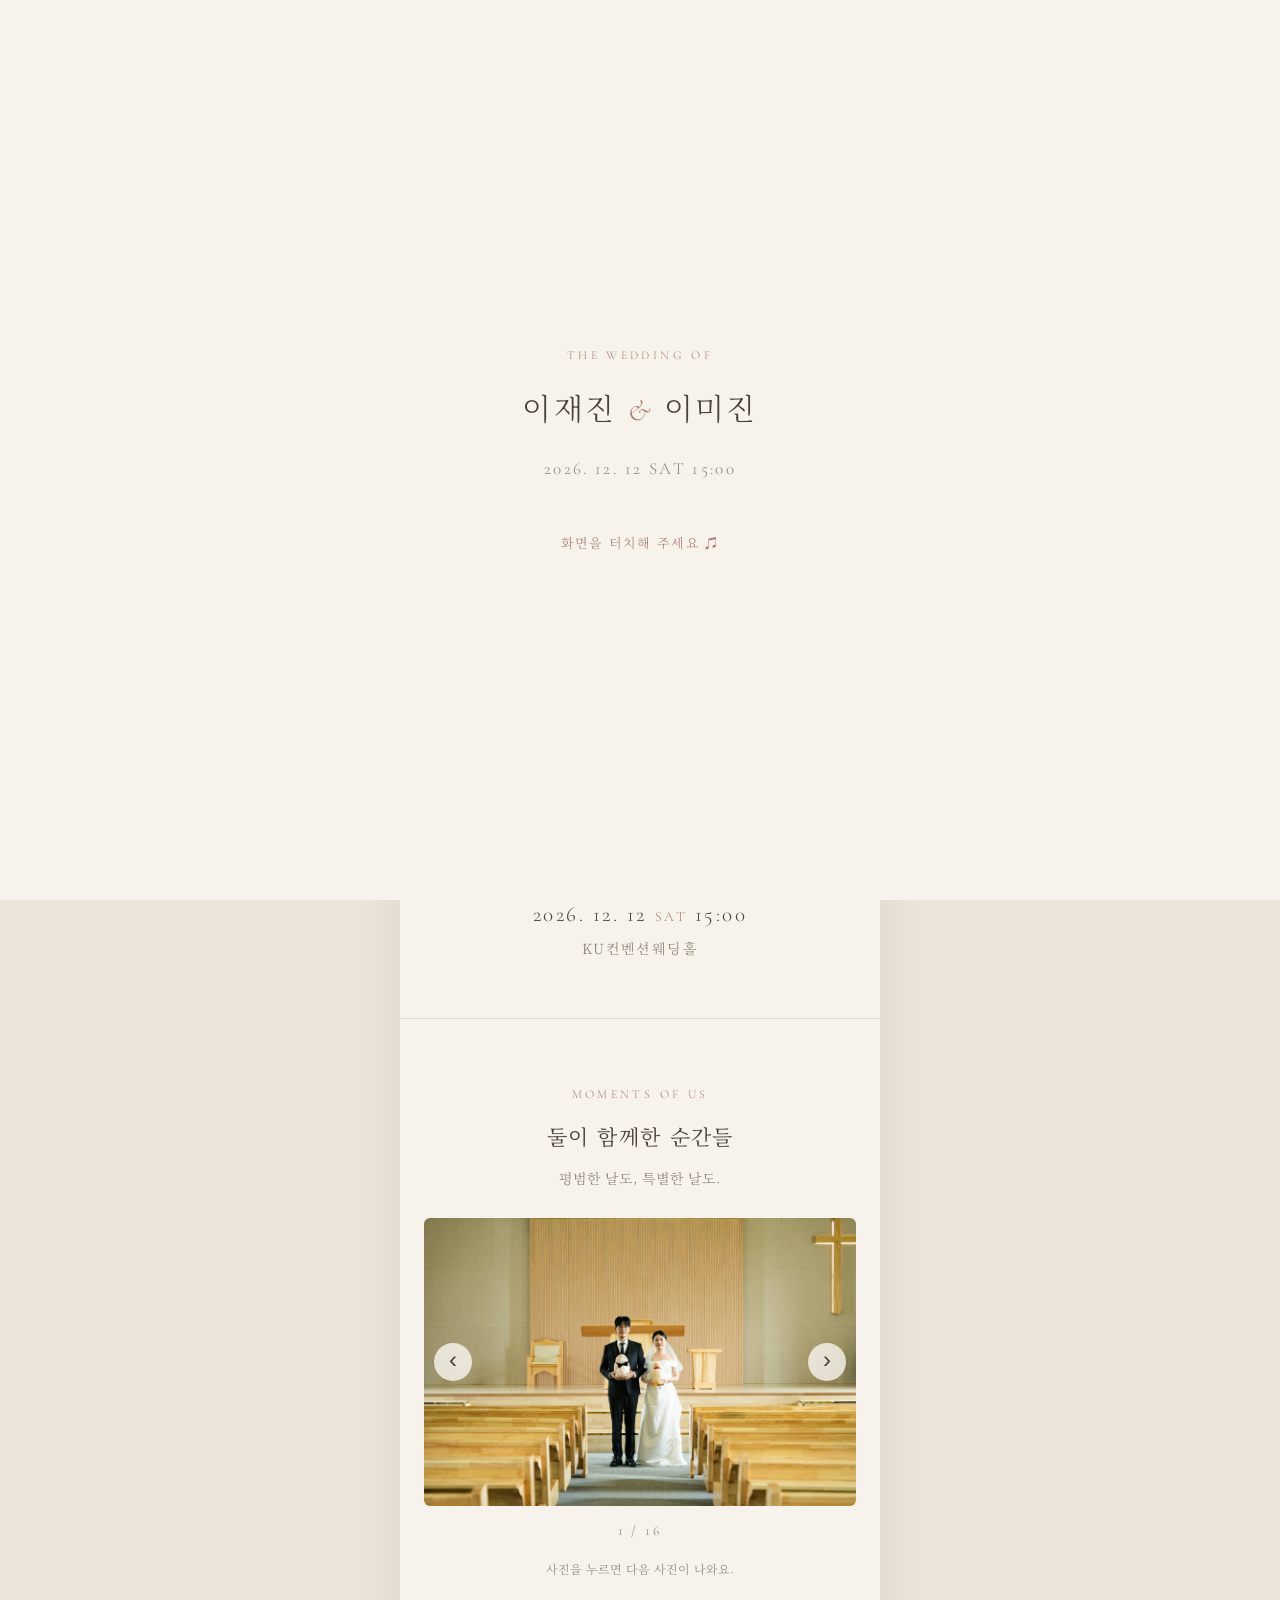
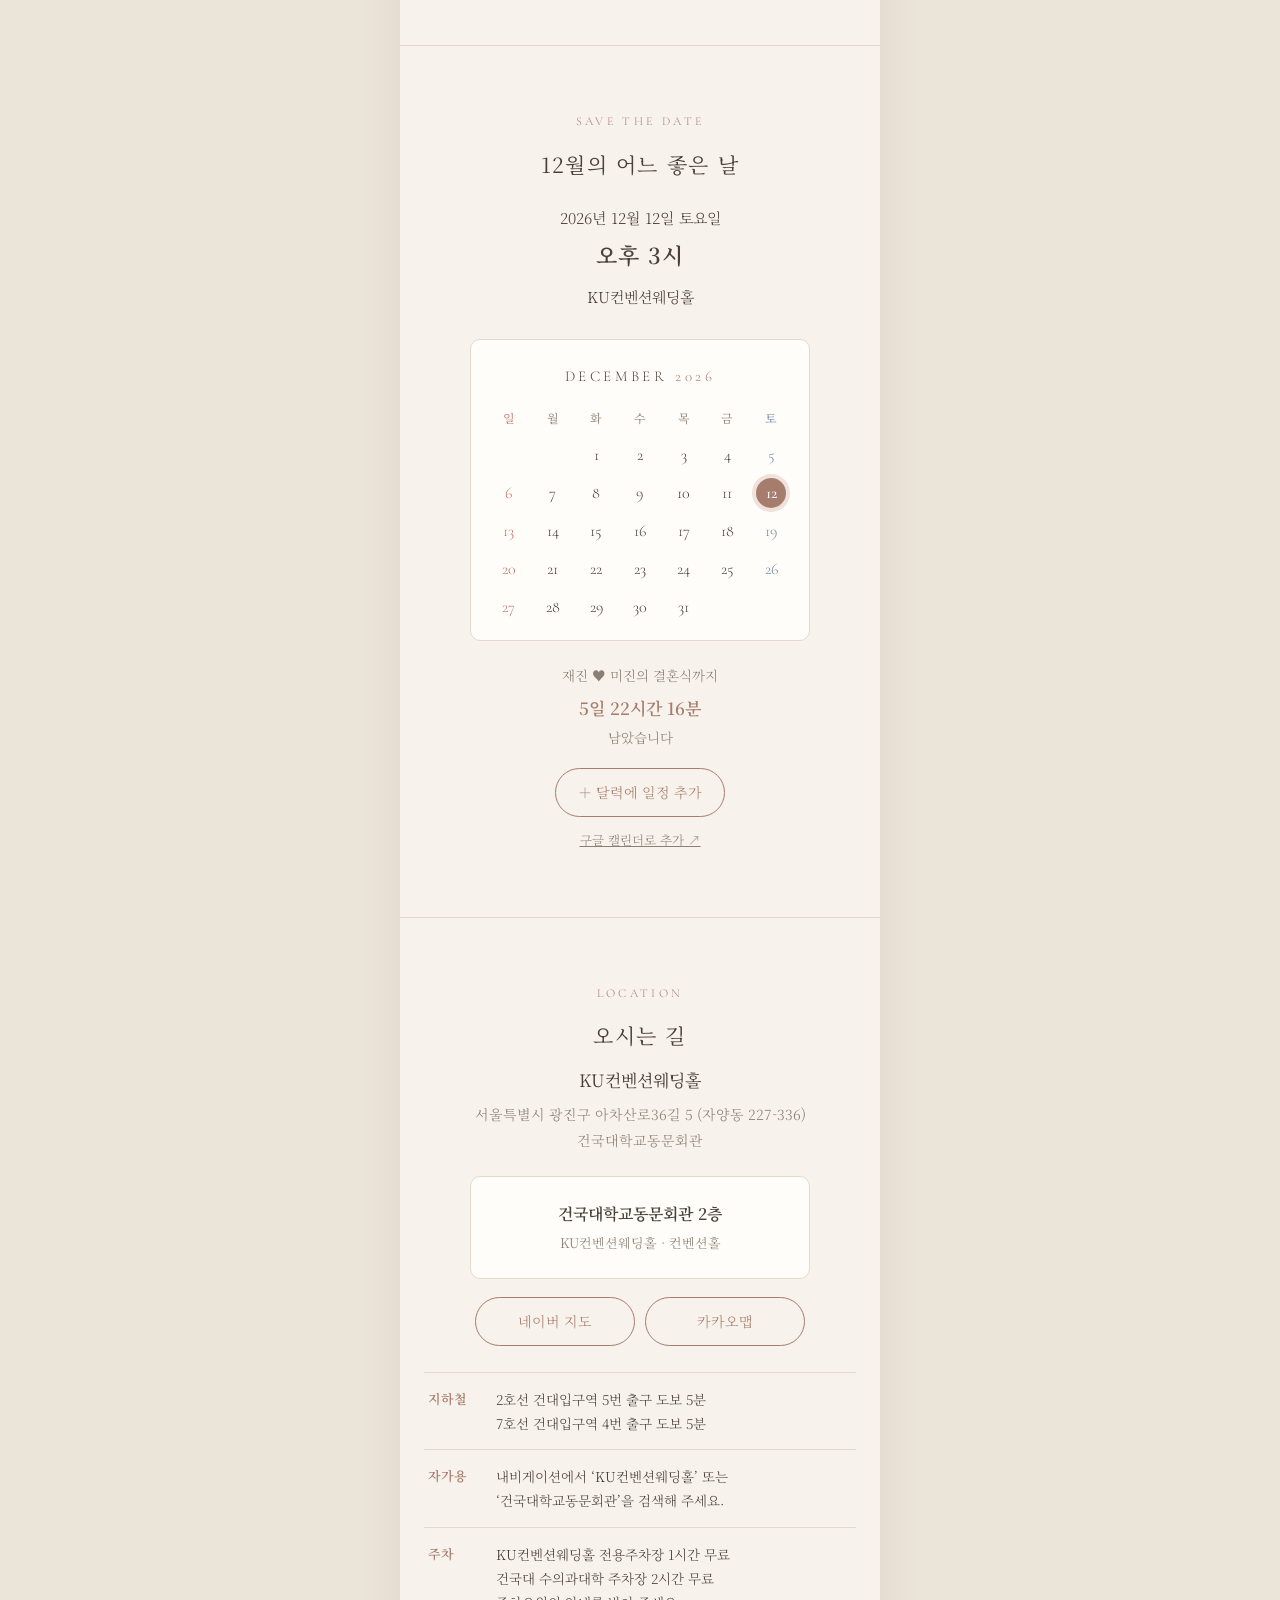
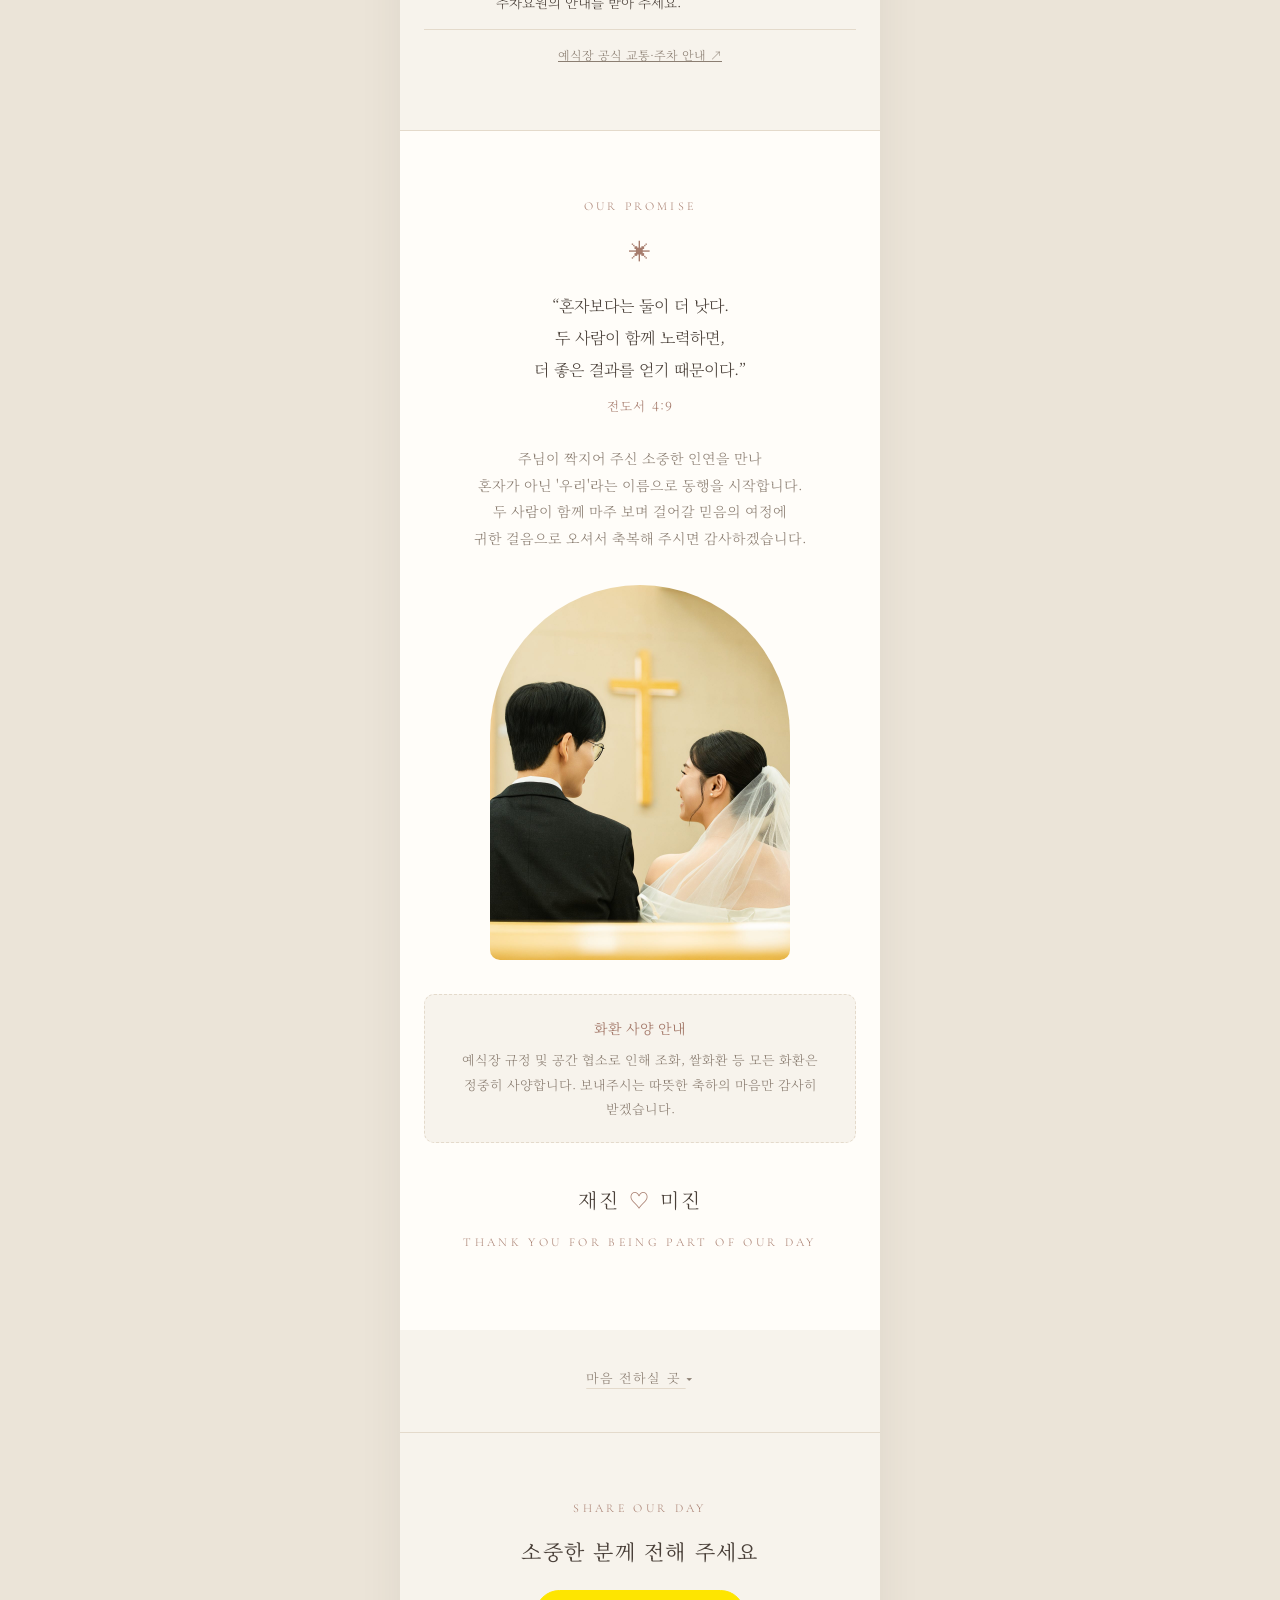
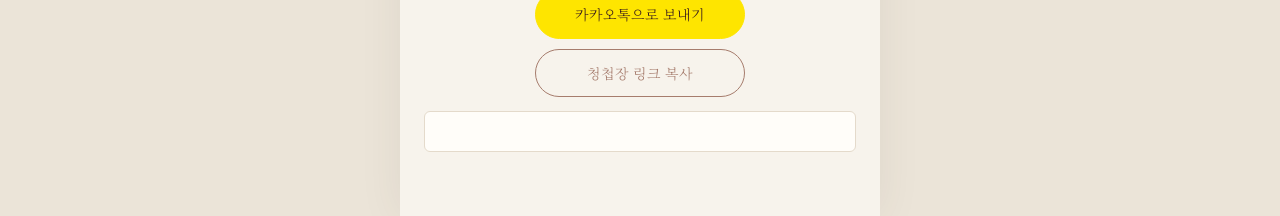
==== index.html @ 4ffcb0de "Add files via upload" ====
<!doctype html>
<html lang="ko">
<head>
  <meta charset="utf-8">
  <meta name="viewport" content="width=device-width, initial-scale=1, maximum-scale=1, user-scalable=no">
  <meta name="theme-color" content="#f7f3ec">
  <meta name="description" content="이재진 · 이미진 | 2026년 12월 12일 토요일 오후 3시, KU컨벤션웨딩홀">
  <meta property="og:title" content="이재진 · 이미진의 결혼식에 초대합니다">
  <meta property="og:description" content="2026.12.12 토요일 오후 3시 · KU컨벤션웨딩홀">
  <meta property="og:type" content="website">
  <meta property="og:locale" content="ko_KR">
  <meta property="og:site_name" content="재진 ♥ 미진의 모바일 청첩장">
  <!-- SHARE_META_START -->
  <link rel="canonical" href="https://jaejinlee-debug.github.io/Wedding/">
  <meta property="og:url" content="https://jaejinlee-debug.github.io/Wedding/">
  <meta property="og:image" content="https://jaejinlee-debug.github.io/Wedding/images/share-cover.jpg">
  <meta property="og:image:width" content="1200">
  <meta property="og:image:height" content="800">
  <meta property="og:image:alt" content="재진과 미진의 웨딩사진">
  <!-- SHARE_META_END -->
  <title>이재진 · 이미진의 결혼식에 초대합니다</title>
  <link rel="preconnect" href="https://fonts.googleapis.com">
  <link rel="preconnect" href="https://fonts.gstatic.com" crossorigin>
  <link rel="stylesheet" href="https://fonts.googleapis.com/css2?family=Cormorant+Garamond:wght@400;500&family=Noto+Serif+KR:wght@300;400;600&display=swap">
  <link rel="stylesheet" href="style.css">
  <script src="share-config.js" defer></script>
  <script src="script.js" defer></script>
  <script src="share.js" defer></script>
</head>
<body>
  <div id="intro" class="intro" hidden role="button" tabindex="0" aria-label="청첩장 열기">
    <div class="intro-inner">
      <p class="eyebrow">THE WEDDING OF</p>
      <p class="intro-names">이재진 <span>&amp;</span> 이미진</p>
      <p class="intro-date">2026. 12. 12 SAT 15:00</p>
      <p class="intro-tap">화면을 터치해 주세요 <span aria-hidden="true">♫</span></p>
    </div>
  </div>
  <button id="music-toggle" class="music-toggle" aria-label="배경음악 재생" aria-pressed="false"><span aria-hidden="true">♫</span> <span id="music-label">음악 켜기</span></button>
  <audio id="bgm" loop preload="auto" src="music/bgm.mp3"></audio>
  <main>
    <section class="cover" aria-labelledby="cover-title">
      <div class="eyebrow">THE WEDDING OF</div>
      <h1 id="cover-title">이재진 <span>&</span> 이미진</h1>
      <p class="cover-line">저희 결혼합니다.</p>
      <div class="hero-frame cover-film protected-media">
        <video id="cover-video" autoplay muted loop playsinline preload="metadata" poster="images/video-poster.jpg" aria-label="두 사람의 메인 웨딩 영상"><source src="video/main.mp4" type="video/mp4"></video>
        <div class="film-shade" aria-hidden="true"></div>
        <div class="film-message"><p>좋은 날, 좋은 분들과<br>함께하고 싶습니다.</p><p>오셔서 축하해 주시면<br>감사하겠습니다.</p></div>
        <button id="video-toggle" class="video-toggle" aria-label="메인 영상 재생">영상 재생</button>
        <p id="video-error" class="video-error" hidden>영상을 불러오지 못했습니다.</p>
      </div>
      <p class="cover-date">2026. 12. 12 <span>SAT</span> 15:00</p>
      <p class="venue">KU컨벤션웨딩홀</p>
    </section>

    <section class="section gallery-section"><p class="eyebrow">MOMENTS OF US</p><h2>둘이 함께한 순간들</h2><p class="section-note">평범한 날도, 특별한 날도.</p><div id="gallery" class="gallery"></div><p class="tiny">사진을 누르면 다음 사진이 나와요.</p></section>

    <section class="section ceremony"><p class="eyebrow">SAVE THE DATE</p><h2>12월의 어느 좋은 날</h2><p class="event-time">2026년 12월 12일 토요일<br><strong>오후 3시</strong></p><p>KU컨벤션웨딩홀</p>
      <div class="calendar"><div class="calendar-title">DECEMBER <span>2026</span></div><table aria-label="2026년 12월 달력, 12일 토요일 결혼식"><thead><tr><th scope="col">일</th><th scope="col">월</th><th scope="col">화</th><th scope="col">수</th><th scope="col">목</th><th scope="col">금</th><th scope="col">토</th></tr></thead><tbody id="calendar-body"></tbody></table></div>
      <p id="countdown" class="countdown"></p><button id="calendar-add" class="button">＋ 달력에 일정 추가</button>
    </section>

    <section class="section directions"><p class="eyebrow">LOCATION</p><h2>오시는 길</h2><h3>KU컨벤션웨딩홀</h3><p id="address" class="section-note">상세 주소를 준비하고 있습니다.</p>
      <div id="map-slot" class="map-slot venue-card"><strong>건국대학교동문회관 2층</strong><span>KU컨벤션웨딩홀 · 컨벤션홀</span></div>
      <div class="button-row"><a id="naver-map" class="button" aria-disabled="true">네이버 지도</a><a id="kakao-map" class="button" aria-disabled="true">카카오맵</a></div>
      <dl class="transport"><div><dt>지하철</dt><dd id="subway"></dd></div><div><dt>버스</dt><dd id="bus"></dd></div><div><dt>자가용</dt><dd>내비게이션에서 ‘KU컨벤션웨딩홀’ 또는 ‘건국대학교동문회관’을 검색해 주세요.</dd></div><div><dt>주차</dt><dd id="parking"></dd></div></dl>
      <p class="tiny"><a href="https://www.kkweddinghall.co.kr/location/" target="_blank" rel="noopener noreferrer">예식장 공식 교통·주차 안내 ↗</a></p>
    </section>

    <section class="section contacts"><p class="eyebrow">CONTACT</p><h2>연락하기</h2><div id="contacts"></div></section>

    <section class="section blessing"><p class="eyebrow">OUR PROMISE</p><span class="small-flower" aria-hidden="true">✳</span><blockquote>“혼자보다는 둘이 더 낫다.<br>두 사람이 함께 노력하면,<br>더 좋은 결과를 얻기 때문이다.”<cite>전도서 4:9</cite></blockquote>
      <p>주님이 짝지어 주신 소중한 인연을 만나<br>혼자가 아닌 '우리'라는 이름으로 동행을 시작합니다.<br>두 사람이 함께 마주 보며 걸어갈 믿음의 여정에<br>귀한 걸음으로 오셔서 축복해 주시면 감사하겠습니다.</p>
      <div class="closing-photo protected-media" data-photo="closing"><img src="images/photo-03.jpg" alt="십자가 앞에서 서로를 바라보는 두 사람" loading="lazy"></div>
      <aside class="flower-notice"><h3>화환 사양 안내</h3><p>예식장 규정 및 공간 협소로 인해 조화, 쌀화환 등 모든 화환은 정중히 사양합니다. 보내주시는 따뜻한 축하의 마음만 감사히 받겠습니다.</p></aside>
      <p class="signoff">재진 <span>♡</span> 미진</p><p class="eyebrow">THANK YOU FOR BEING PART OF OUR DAY</p>
    </section>


    <section class="section accounts" id="accounts">
      <button id="account-toggle" class="account-toggle" type="button" aria-expanded="false" aria-controls="account-groups">마음 전하실 곳 <span aria-hidden="true">▾</span></button>
      <div id="account-groups" hidden><p class="section-note">보내주시는 따뜻한 마음,<br>소중히 간직하겠습니다.</p></div>
    </section>
    <section class="section share-section" aria-labelledby="share-heading"><p class="eyebrow">SHARE OUR DAY</p><h2 id="share-heading">소중한 분께 전해 주세요</h2><button id="kakao-share" class="button kakao-share" hidden>카카오톡으로 보내기</button><button id="copy-link" class="button">청첩장 링크 복사</button><p id="share-status" class="tiny" role="status"></p><input id="share-url" class="share-url" aria-label="복사할 청첩장 주소" readonly hidden></section>
  </main>
  <div id="toast" role="status" aria-live="polite"></div>
  <noscript><p class="noscript">사진과 연락처, 달력 추가 기능을 이용하려면 JavaScript를 켜 주세요.</p></noscript>
</body>
</html>
---- style.css ----
:root {
  --bg: #f7f3ec;
  --paper: #fffdf9;
  --ink: #4a4039;
  --muted: #8b7e72;
  --line: #e4dacb;
  --accent: #a67c6d;
  --accent-soft: #efe2db;
  --serif: "Noto Serif KR", "Nanum Myeongjo", "Apple SD Gothic Neo", serif;
  --latin: "Cormorant Garamond", "Noto Serif KR", Georgia, serif;
}
* { box-sizing: border-box; -webkit-tap-highlight-color: transparent; }
html { scroll-behavior: smooth; -webkit-text-size-adjust: 100%; }
body {
  margin: 0; background: #ebe4d8; color: var(--ink);
  font-family: var(--serif); font-weight: 300; line-height: 1.9; font-size: 15px;
  word-break: keep-all; overflow-wrap: break-word;
}
body.no-scroll { overflow: hidden; }
main { max-width: 480px; margin: 0 auto; background: var(--bg); overflow: hidden; box-shadow: 0 0 40px rgba(74, 64, 57, .08); }
img, video { max-width: 100%; display: block; }
a { color: inherit; }
h1, h2, h3, p, blockquote { margin: 0; }

.protected-media, .gallery-item, #photo-dialog img {
  -webkit-user-select: none; user-select: none; -webkit-touch-callout: none;
}
.protected-media img, .protected-media video { pointer-events: none; }

.eyebrow { font-family: var(--latin); letter-spacing: .28em; font-size: 12px; color: var(--accent); text-transform: uppercase; margin-bottom: 12px; }
.tiny { font-size: 12px; color: var(--muted); margin-top: 14px; }
.section-note { color: var(--muted); font-size: 14px; }

/* 커버 */
.cover { text-align: center; padding: 64px 24px 56px; }
.cover h1 { font-weight: 400; font-size: 30px; letter-spacing: .08em; line-height: 1.5; }
.cover h1 span { font-family: var(--latin); font-style: italic; color: var(--accent); margin: 0 .15em; }
.cover-line { margin: 18px 0 28px; color: var(--muted); font-size: 15px; }
.hero-frame { position: relative; border-radius: 160px 160px 14px 14px; overflow: hidden; background: #d9cfc0; aspect-ratio: 9 / 16; max-height: 78vh; margin: 0 auto; width: min(100%, 360px); }
.hero-frame video { width: 100%; height: 100%; object-fit: cover; }
.film-shade { position: absolute; inset: 0; background: linear-gradient(to top, rgba(30, 22, 16, .62) 0%, rgba(30, 22, 16, 0) 52%); pointer-events: none; }
.film-message { position: absolute; left: 0; right: 0; bottom: 58px; padding: 0 20px; color: #fff; text-shadow: 0 1px 8px rgba(0, 0, 0, .35); font-size: 13.5px; line-height: 1.8; }
.film-message p + p { margin-top: 10px; }
.video-toggle { position: absolute; bottom: 16px; left: 50%; transform: translateX(-50%); z-index: 2; border: 0; border-radius: 999px; padding: 6px 12px; font: inherit; font-size: 11px; background: rgba(255, 255, 255, .78); color: var(--ink); cursor: pointer; }
.video-error { position: absolute; inset: auto 0 50%; color: #fff; font-size: 13px; }
.cover-date { margin-top: 30px; font-family: var(--latin); font-size: 21px; letter-spacing: .12em; }
.cover-date span { font-size: 14px; color: var(--accent); }
.venue { color: var(--muted); font-size: 14px; letter-spacing: .1em; }

/* 공통 섹션 */
.section { padding: 64px 24px; text-align: center; border-top: 1px solid var(--line); }
.section h2 { font-weight: 400; font-size: 21px; letter-spacing: .06em; margin-bottom: 8px; }
.section h3 { font-weight: 400; font-size: 17px; margin-bottom: 4px; }

/* 갤러리 */
.gallery { column-count: 2; column-gap: 8px; margin: 28px -4px 0; }
.gallery-item { display: block; width: 100%; padding: 0; margin: 0 0 8px; border: 0; background: #e4dacb; border-radius: 4px; overflow: hidden; break-inside: avoid; cursor: zoom-in; }
.gallery-item img { width: 100%; height: auto; transition: transform .4s; }
.gallery-item:active img { transform: scale(1.03); }

/* 예식 안내 / 달력 */
.event-time { margin: 18px 0 6px; line-height: 2; }
.event-time strong { font-size: 22px; font-weight: 600; letter-spacing: .04em; }
.calendar { margin: 28px auto 0; max-width: 340px; padding: 22px 16px 14px; background: var(--paper); border: 1px solid var(--line); border-radius: 10px; }
.calendar-title { font-family: var(--latin); letter-spacing: .24em; font-size: 15px; margin-bottom: 10px; }
.calendar-title span { color: var(--accent); }
.calendar table { width: 100%; border-collapse: collapse; table-layout: fixed; }
.calendar th { font-weight: 400; font-size: 12px; color: var(--muted); padding: 6px 0; }
.calendar th:first-child, .calendar td.sun { color: #c0736c; }
.calendar th:last-child, .calendar td.sat { color: #6c88a8; }
.calendar td { height: 38px; text-align: center; font-family: var(--latin); font-size: 16px; padding: 0; }
.calendar td span { display: inline-flex; align-items: center; justify-content: center; width: 30px; height: 30px; border-radius: 50%; }
.calendar td.wedding-day span { background: var(--accent); color: #fff; font-weight: 500; box-shadow: 0 0 0 4px var(--accent-soft); }
.countdown { margin: 22px 0 18px; font-size: 13.5px; color: var(--muted); }
.countdown strong { display: block; margin-top: 4px; font-size: 17px; font-weight: 600; color: var(--accent); }
.text-link { display: block; margin-top: 12px; font-size: 12.5px; color: var(--muted); }

/* 버튼 */
.button { display: inline-block; border: 1px solid var(--accent); background: transparent; color: var(--accent); border-radius: 999px; padding: 10px 22px; font: inherit; font-size: 14px; text-decoration: none; cursor: pointer; transition: background .2s, color .2s; }
.button:active, .button:hover { background: var(--accent); color: #fff; }
.button[aria-disabled="true"] { opacity: .45; pointer-events: none; }
.button-row { display: flex; gap: 10px; justify-content: center; margin: 18px 0 26px; }
.button-row .button { flex: 1; max-width: 160px; padding: 10px 8px; }
.kakao-share { background: #fee500; border-color: #fee500; color: #3a1d1d; }
.kakao-share:active, .kakao-share:hover { background: #f5db00; color: #3a1d1d; }
.share-section .button { display: block; margin: 10px auto 0; min-width: 210px; }
.share-section h2 { margin-bottom: 18px; }
.share-url { display: block; width: 100%; margin-top: 12px; padding: 8px; border: 1px solid var(--line); border-radius: 6px; font: inherit; font-size: 12px; background: var(--paper); }

/* 오시는 길 */
.venue-card { margin: 22px auto 0; padding: 22px 16px; background: var(--paper); border: 1px solid var(--line); border-radius: 10px; max-width: 340px; display: flex; flex-direction: column; gap: 2px; }
.venue-card strong { font-weight: 600; font-size: 16px; }
.venue-card span { color: var(--muted); font-size: 13px; }
.directions .tel { color: var(--accent); text-decoration: none; }
.transport { margin: 0; text-align: left; border-top: 1px solid var(--line); }
.transport > div { display: flex; gap: 16px; padding: 14px 4px; border-bottom: 1px solid var(--line); }
.transport dt { flex: 0 0 52px; font-weight: 600; font-size: 13px; color: var(--accent); }
.transport dd { margin: 0; font-size: 13.5px; line-height: 1.8; }

/* 계좌 / 연락처 */
.accounts .section-note { margin: 10px 0 24px; }
.account-group { background: var(--paper); border: 1px solid var(--line); border-radius: 10px; margin-bottom: 10px; text-align: left; overflow: hidden; }
.account-group summary { padding: 14px 18px; cursor: pointer; list-style: none; font-size: 15px; display: flex; justify-content: space-between; align-items: center; }
.account-group summary::-webkit-details-marker { display: none; }
.account-group summary::after { content: "＋"; color: var(--accent); }
.account-group[open] summary::after { content: "－"; }
.account-group ul, .contact-group ul { list-style: none; margin: 0; padding: 0; }
.account-group li { display: flex; justify-content: space-between; align-items: center; gap: 12px; padding: 12px 18px; border-top: 1px solid var(--line); }
.account-group .role { display: block; font-size: 13px; color: var(--muted); }
.account-group .acct { display: block; font-size: 15px; letter-spacing: .02em; }
.copy-btn { border: 1px solid var(--accent); background: none; color: var(--accent); border-radius: 999px; padding: 4px 14px; font: inherit; font-size: 12px; cursor: pointer; flex-shrink: 0; }
.contact-group { background: var(--paper); border: 1px solid var(--line); border-radius: 10px; margin-top: 12px; padding: 14px 18px 4px; text-align: left; }
.contact-group h3 { font-size: 14px; color: var(--accent); margin-bottom: 4px; }
.contact-group li { display: flex; justify-content: space-between; align-items: center; padding: 10px 0; border-top: 1px solid var(--line); font-size: 14px; }
.contact-actions { display: flex; gap: 8px; }
.contact-actions a { text-decoration: none; border: 1px solid var(--accent); color: var(--accent); border-radius: 999px; padding: 3px 14px; font-size: 12px; }

/* 마무리 */
.blessing { background: var(--paper); }
.small-flower { display: block; color: var(--accent); font-size: 22px; margin: 4px 0 18px; }
.blessing blockquote { font-size: 16px; line-height: 2; }
.blessing cite { display: block; margin-top: 8px; font-style: normal; font-size: 12.5px; color: var(--accent); letter-spacing: .1em; }
.blessing > p:not(.eyebrow):not(.signoff) { margin-top: 26px; font-size: 14px; color: var(--muted); }
.closing-photo { margin: 34px auto 0; max-width: 300px; aspect-ratio: 4 / 5; border-radius: 150px 150px 10px 10px; overflow: hidden; background: var(--accent-soft); }
.closing-photo img { width: 100%; height: 100%; object-fit: cover; }
.flower-notice { margin: 34px 0 0; padding: 20px 18px; border: 1px dashed var(--line); border-radius: 10px; background: var(--bg); }
.flower-notice h3 { font-size: 14px; color: var(--accent); }
.flower-notice p { font-size: 13px; color: var(--muted); margin-top: 6px; }
.signoff { margin: 38px 0 12px; font-size: 20px; letter-spacing: .12em; }
.signoff span { color: var(--accent); }
.privacy { padding: 30px 24px; text-align: center; font-size: 12px; color: var(--muted); line-height: 1.8; border-top: 1px solid var(--line); }
.privacy p:first-child { font-size: 13px; color: var(--ink); margin-bottom: 6px; }

/* 음악 버튼 */
.music-toggle { position: fixed; top: calc(12px + env(safe-area-inset-top, 0px)); right: 12px; z-index: 20; border: 1px solid var(--line); background: rgba(255, 253, 249, .88); -webkit-backdrop-filter: blur(6px); backdrop-filter: blur(6px); color: var(--ink); border-radius: 999px; padding: 6px 14px; font: inherit; font-size: 12px; cursor: pointer; }
.music-toggle.on { color: var(--accent); border-color: var(--accent); }
.music-toggle.on span:first-child { display: inline-block; animation: bob 1.2s ease-in-out infinite; }
@keyframes bob { 50% { transform: translateY(-3px); } }

/* 사진 크게 보기 */
#photo-dialog { border: 0; padding: 0; width: 100%; max-width: 100%; height: 100%; max-height: 100%; background: rgba(20, 16, 12, .94); color: #fff; }
#photo-dialog[open] { display: flex; flex-direction: column; align-items: center; justify-content: center; }
#photo-dialog::backdrop { background: rgba(20, 16, 12, .94); }
#dialog-image { max-width: 100%; max-height: 74vh; object-fit: contain; pointer-events: none; }
#dialog-caption { margin-top: 12px; font-size: 12.5px; color: #d8cfc4; padding: 0 20px; text-align: center; }
.dialog-close { position: absolute; top: 14px; right: 16px; background: none; border: 0; color: #fff; font-size: 34px; line-height: 1; cursor: pointer; }
.dialog-navigation { display: flex; align-items: center; gap: 22px; margin-top: 16px; font-size: 13px; }
.dialog-navigation button { border: 1px solid rgba(255, 255, 255, .4); background: none; color: #fff; border-radius: 999px; width: 42px; height: 34px; font-size: 18px; cursor: pointer; }

/* 알림 */
#toast { position: fixed; left: 50%; bottom: calc(28px + env(safe-area-inset-bottom, 0px)); transform: translate(-50%, 20px); background: rgba(50, 42, 36, .92); color: #fff; padding: 10px 18px; border-radius: 999px; font-size: 13px; opacity: 0; pointer-events: none; transition: opacity .25s, transform .25s; z-index: 50; max-width: 90%; text-align: center; }
#toast.show { opacity: 1; transform: translate(-50%, 0); }
.noscript { padding: 20px; text-align: center; font-size: 13px; }

/* 스크롤 등장 */
.reveal { opacity: 0; transform: translateY(18px); transition: opacity .8s ease, transform .8s ease; }
.reveal.in { opacity: 1; transform: none; }
@media (prefers-reduced-motion: reduce) { .reveal { opacity: 1; transform: none; transition: none; } html { scroll-behavior: auto; } }

/* 마음 전하실 곳: 평소엔 작은 글씨 하나만 보이고, 누르면 펼쳐짐 */
.accounts { padding: 28px 24px 34px; border-top: 0; }
.account-toggle { border: 0; background: none; font: inherit; font-size: 13px; color: var(--muted); letter-spacing: .08em; padding: 8px 14px; cursor: pointer; text-decoration: underline; text-underline-offset: 5px; text-decoration-color: var(--line); }
.account-toggle span { display: inline-block; transition: transform .25s; }
.account-toggle.open span { transform: rotate(180deg); }
#account-groups { margin-top: 18px; }
#account-groups[hidden] { display: none; }
.accounts .section-note { margin: 0 0 18px; }
.cover-line { font-size: 17px; color: var(--ink); letter-spacing: .12em; }

/* 한 장씩 보는 갤러리 */
.gallery { column-count: 1; margin: 26px 0 0; }
.slider { position: relative; }
.slide-frame { display: block; width: 100%; height: 360px; padding: 0; border: 0; background: var(--accent-soft); border-radius: 6px; overflow: hidden; cursor: pointer; transition: height .35s ease; }
.slide-frame img { width: 100%; height: 100%; object-fit: cover; opacity: 0; transition: opacity .25s ease; }
.slide-nav { position: absolute; top: 50%; transform: translateY(-50%); width: 38px; height: 38px; border: 0; border-radius: 50%; background: rgba(255, 253, 249, .75); color: var(--ink); font-size: 24px; line-height: 1; padding: 0 0 3px; cursor: pointer; }
.slide-nav.prev { left: 10px; } .slide-nav.next { right: 10px; }
.slide-count { margin-top: 12px; font-family: var(--latin); letter-spacing: .2em; font-size: 14px; color: var(--muted); }

/* 첫 화면 (음악 자동재생이 막힐 때만) */
.intro { position: fixed; inset: 0; z-index: 100; display: flex; align-items: center; justify-content: center; background: var(--bg); text-align: center; cursor: pointer; transition: opacity .6s ease; }
.intro[hidden] { display: none; }
.intro.leaving { opacity: 0; pointer-events: none; }
.intro-names { font-size: 30px; letter-spacing: .08em; margin: 6px 0 14px; }
.intro-names span { font-family: var(--latin); font-style: italic; color: var(--accent); }
.intro-date { font-family: var(--latin); letter-spacing: .14em; font-size: 17px; color: var(--muted); }
.intro-tap { margin-top: 46px; font-size: 13px; color: var(--accent); letter-spacing: .1em; animation: pulse 1.8s ease-in-out infinite; }
@keyframes pulse { 50% { opacity: .35; } }
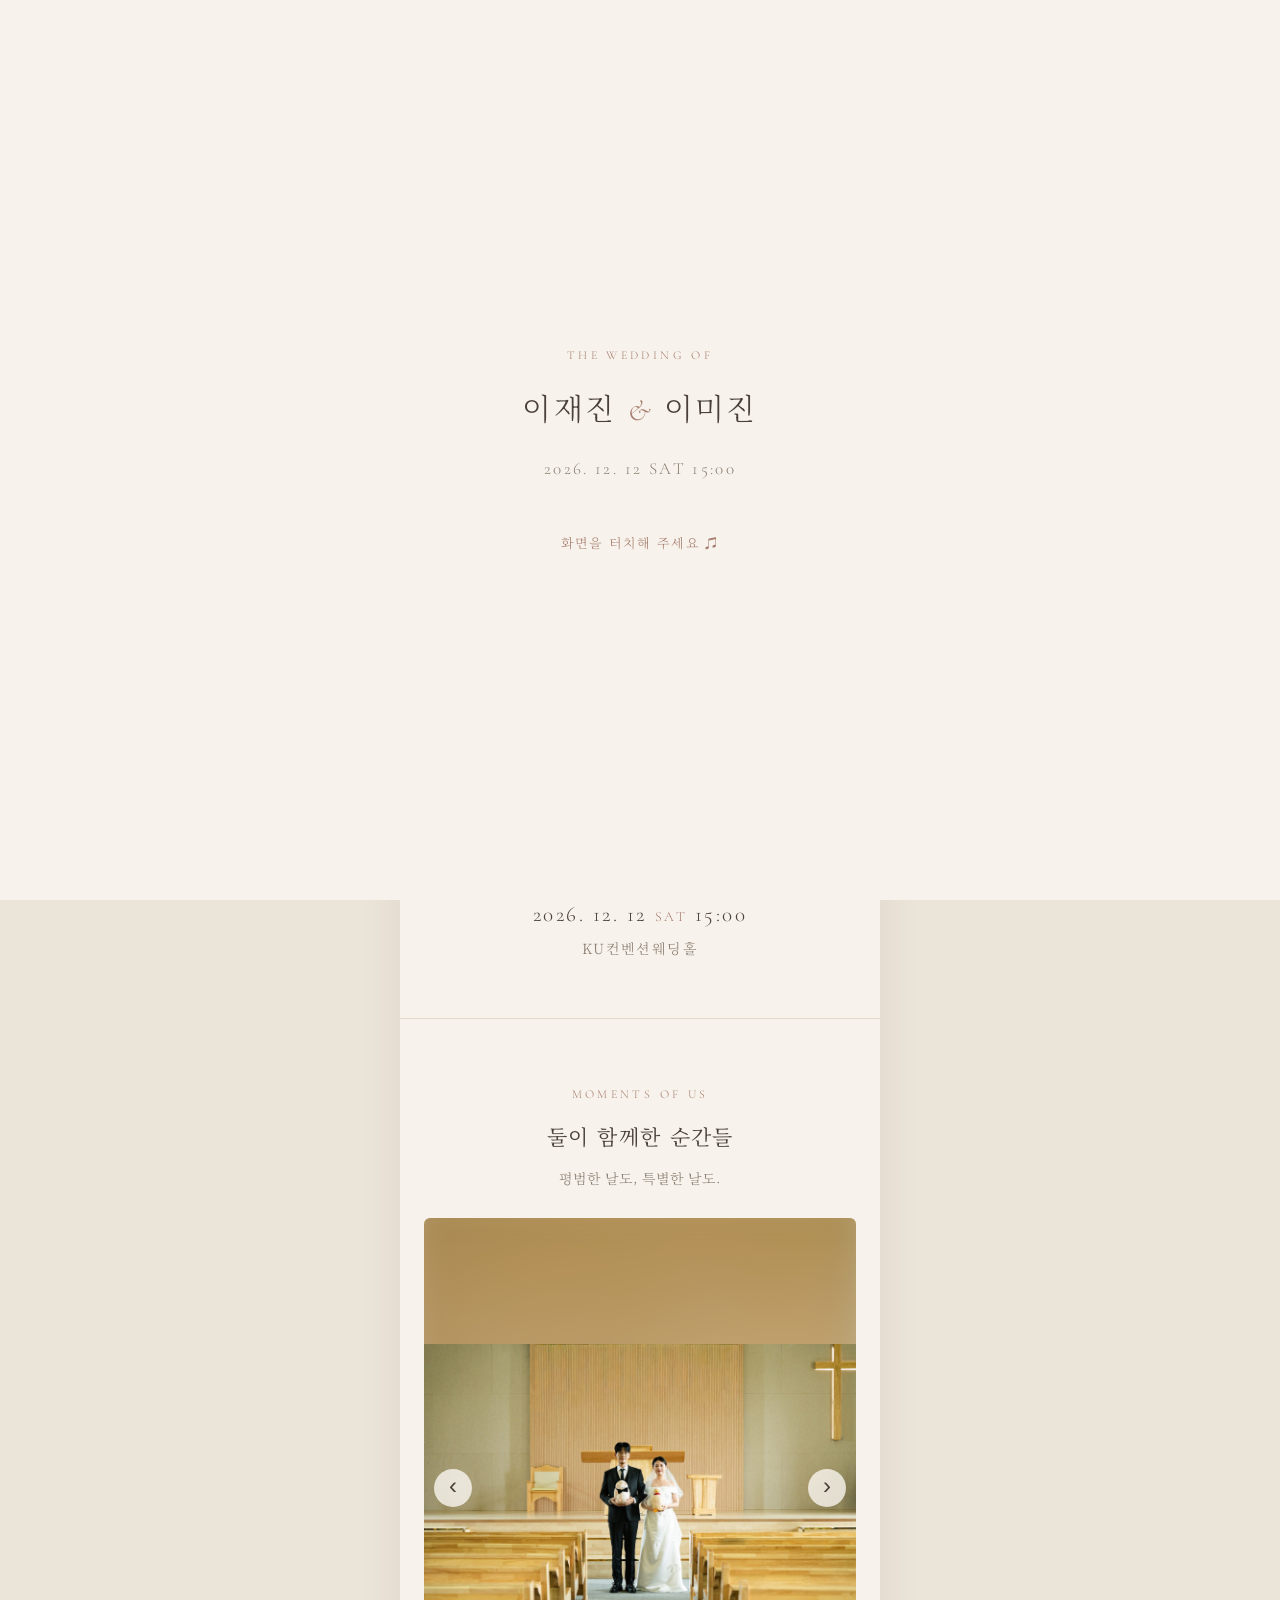
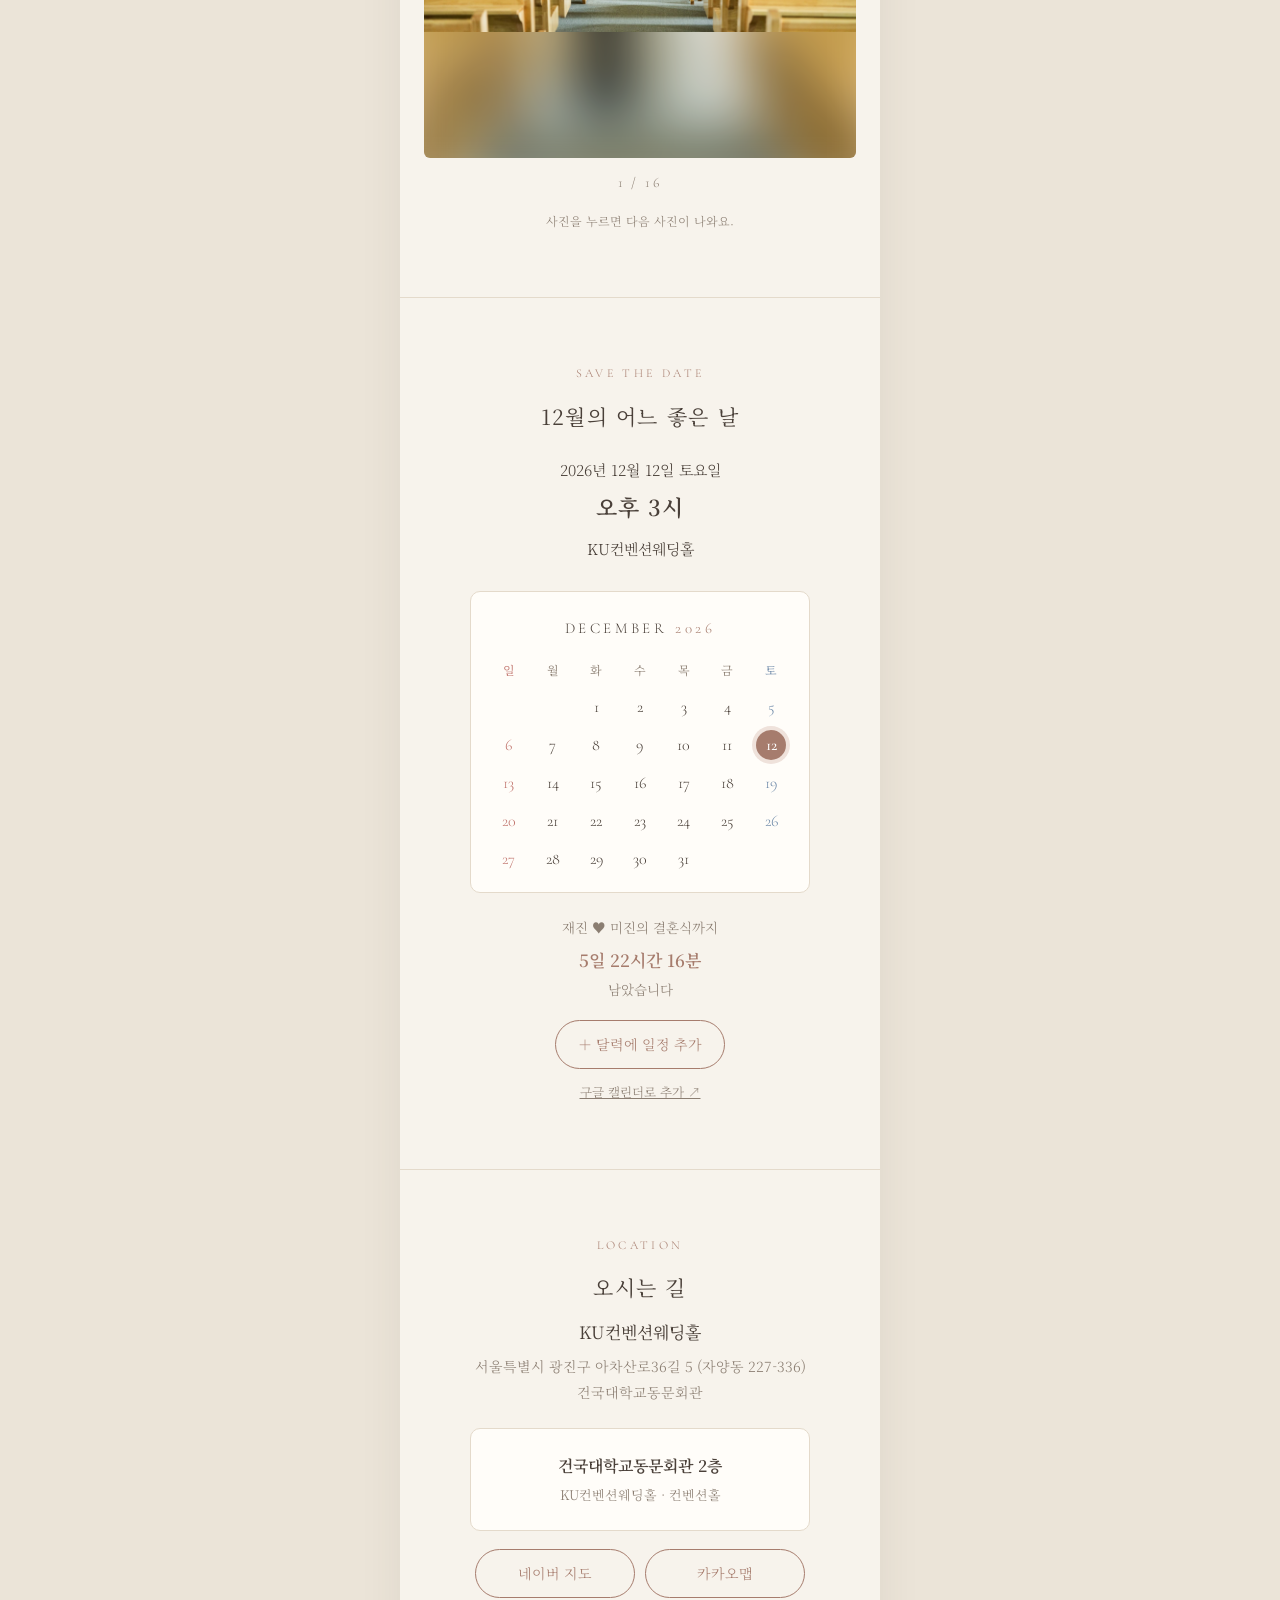
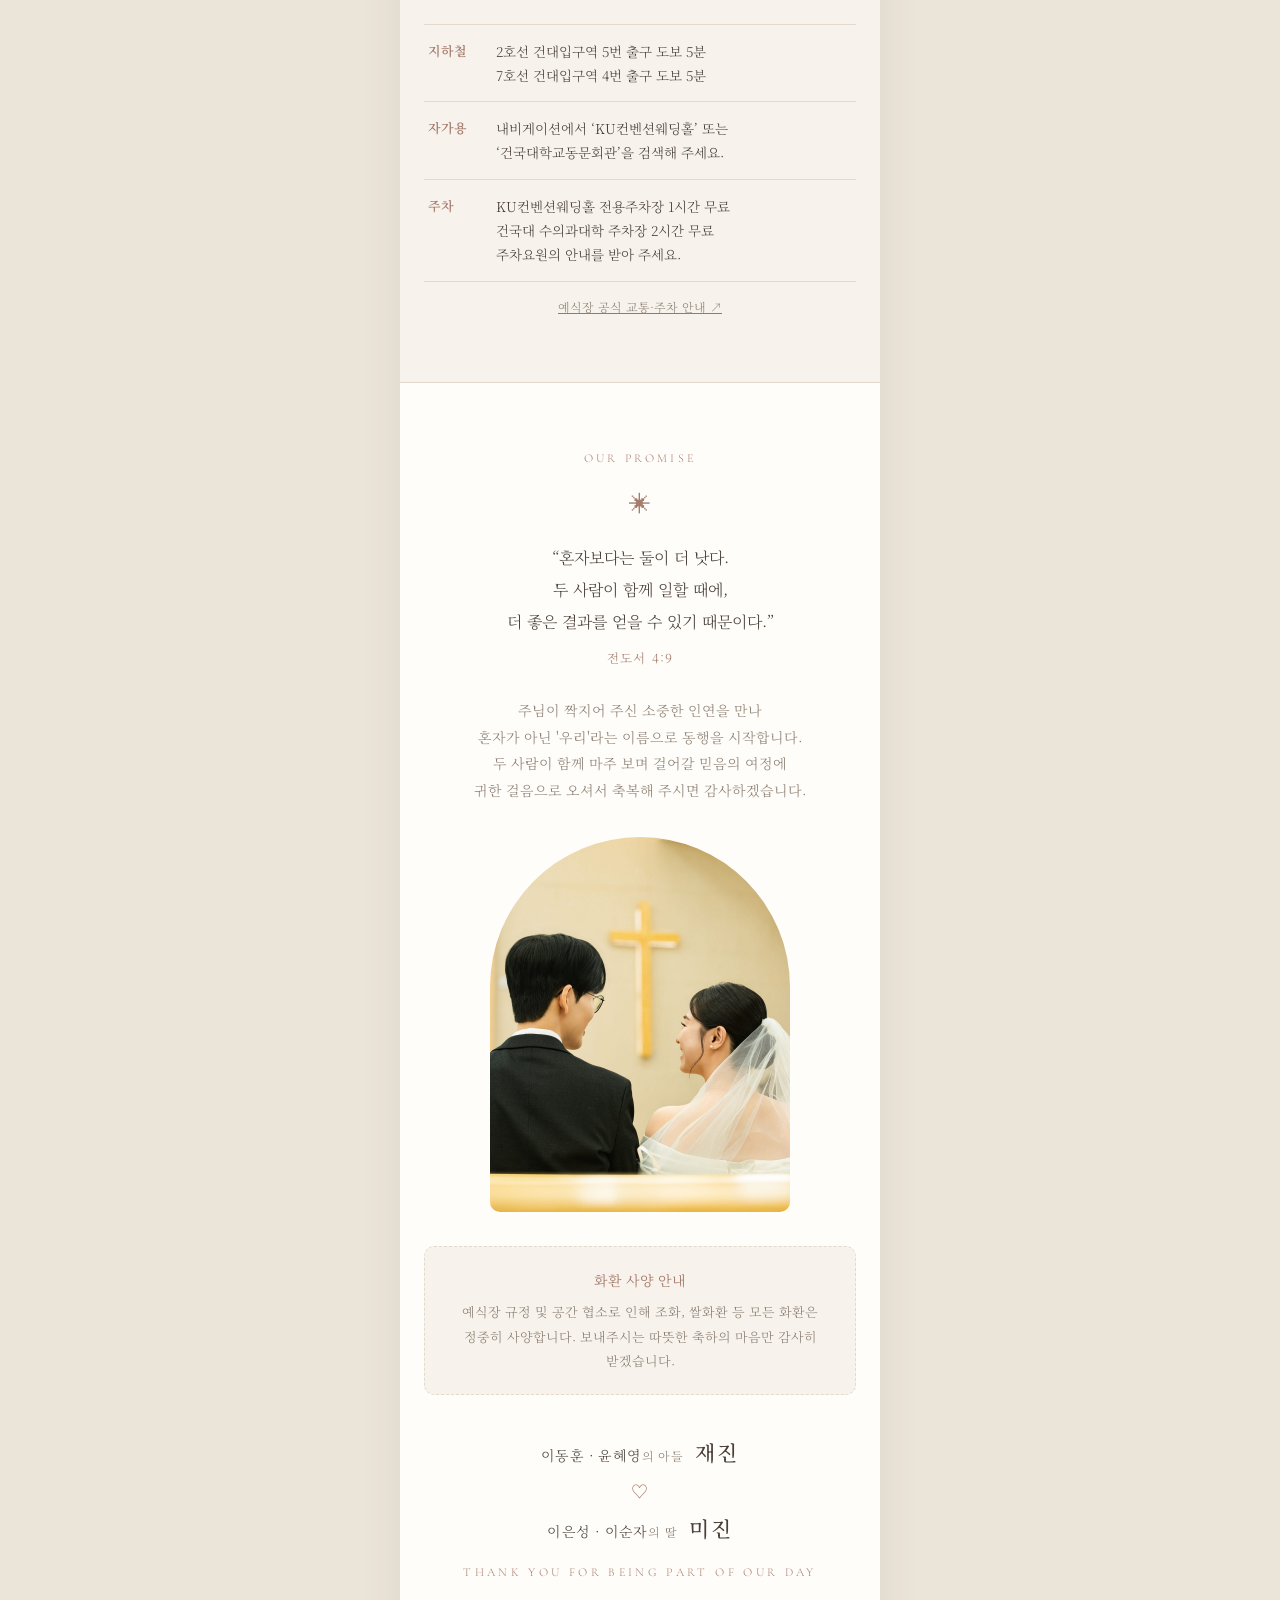
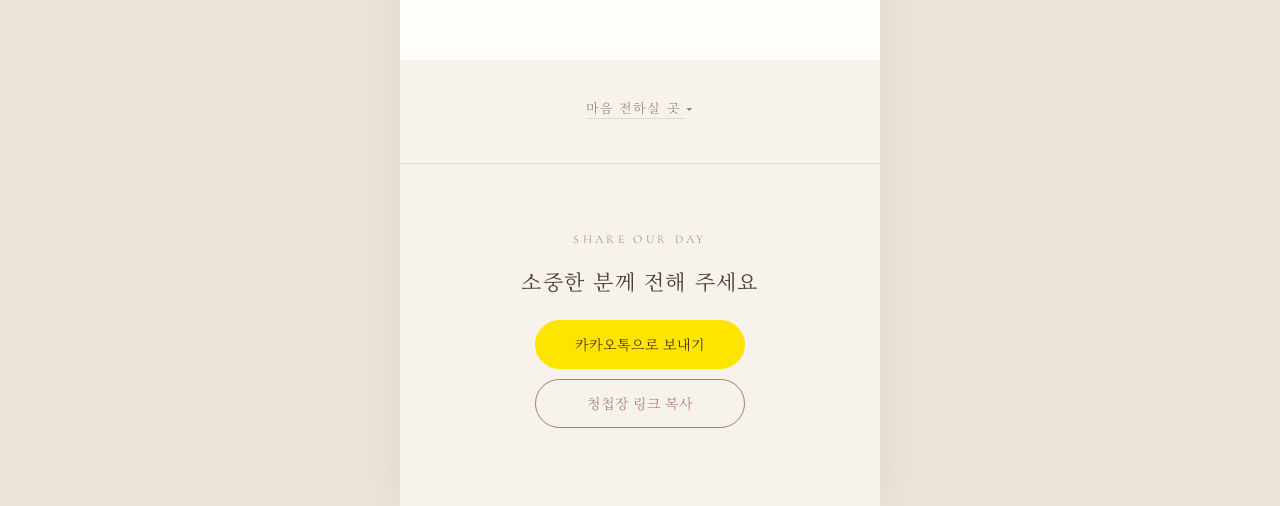
==== commit 3ddb61e7: "Add files via upload" ====
--- a/index.html
+++ b/index.html
@@ -70,11 +70,11 @@
 
     <section class="section contacts"><p class="eyebrow">CONTACT</p><h2>연락하기</h2><div id="contacts"></div></section>
 
-    <section class="section blessing"><p class="eyebrow">OUR PROMISE</p><span class="small-flower" aria-hidden="true">✳</span><blockquote>“혼자보다는 둘이 더 낫다.<br>두 사람이 함께 노력하면,<br>더 좋은 결과를 얻기 때문이다.”<cite>전도서 4:9</cite></blockquote>
+    <section class="section blessing"><p class="eyebrow">OUR PROMISE</p><span class="small-flower" aria-hidden="true">✳</span><blockquote>“혼자보다는 둘이 더 낫다.<br>두 사람이 함께 일할 때에,<br>더 좋은 결과를 얻을 수 있기 때문이다.”<cite>전도서 4:9</cite></blockquote>
       <p>주님이 짝지어 주신 소중한 인연을 만나<br>혼자가 아닌 '우리'라는 이름으로 동행을 시작합니다.<br>두 사람이 함께 마주 보며 걸어갈 믿음의 여정에<br>귀한 걸음으로 오셔서 축복해 주시면 감사하겠습니다.</p>
       <div class="closing-photo protected-media" data-photo="closing"><img src="images/photo-03.jpg" alt="십자가 앞에서 서로를 바라보는 두 사람" loading="lazy"></div>
       <aside class="flower-notice"><h3>화환 사양 안내</h3><p>예식장 규정 및 공간 협소로 인해 조화, 쌀화환 등 모든 화환은 정중히 사양합니다. 보내주시는 따뜻한 축하의 마음만 감사히 받겠습니다.</p></aside>
-      <p class="signoff">재진 <span>♡</span> 미진</p><p class="eyebrow">THANK YOU FOR BEING PART OF OUR DAY</p>
+      <p class="signoff family-signoff"><span class="family-line"><span class="family-parents">이동훈 · 윤혜영</span><span class="family-relation">의 아들</span> <strong>재진</strong></span><span class="family-heart" aria-label="사랑">♡</span><span class="family-line"><span class="family-parents">이은성 · 이순자</span><span class="family-relation">의 딸</span> <strong>미진</strong></span></p><p class="eyebrow">THANK YOU FOR BEING PART OF OUR DAY</p>
     </section>
 
 
--- a/style.css
+++ b/style.css
@@ -25,7 +25,20 @@
 .protected-media, .gallery-item, #photo-dialog img {
   -webkit-user-select: none; user-select: none; -webkit-touch-callout: none;
 }
-.protected-media img, .protected-media video { pointer-events: none; }
+.protected-media img, .protected-media video { pointer-events: none; -webkit-user-drag: none; -webkit-touch-callout: none; }
+
+/* 확대(핀치·더블탭) 방지 */
+html, body { touch-action: pan-x pan-y; }
+.protected-media, .slide-frame { touch-action: pan-y; }
+
+/* 캡처 억제: 화면이 가려지거나 캡처 키가 눌리면 사진을 잠시 숨김 */
+html.shielded .protected-media img, html.shielded .protected-media video { visibility: hidden; }
+
+/* 인쇄 방지 */
+@media print {
+  main, .music-toggle, #toast { display: none !important; }
+  body::before { content: "청첩장은 인쇄할 수 없습니다."; display: block; padding: 40px; text-align: center; }
+}
 
 .eyebrow { font-family: var(--latin); letter-spacing: .28em; font-size: 12px; color: var(--accent); text-transform: uppercase; margin-bottom: 12px; }
 .tiny { font-size: 12px; color: var(--muted); margin-top: 14px; }
@@ -85,6 +98,7 @@
 .kakao-share:active, .kakao-share:hover { background: #f5db00; color: #3a1d1d; }
 .share-section .button { display: block; margin: 10px auto 0; min-width: 210px; }
 .share-section h2 { margin-bottom: 18px; }
+.share-url[hidden] { display: none; }
 .share-url { display: block; width: 100%; margin-top: 12px; padding: 8px; border: 1px solid var(--line); border-radius: 6px; font: inherit; font-size: 12px; background: var(--paper); }
 
 /* 오시는 길 */
@@ -170,8 +184,14 @@
 /* 한 장씩 보는 갤러리 */
 .gallery { column-count: 1; margin: 26px 0 0; }
 .slider { position: relative; }
-.slide-frame { display: block; width: 100%; height: 360px; padding: 0; border: 0; background: var(--accent-soft); border-radius: 6px; overflow: hidden; cursor: pointer; transition: height .35s ease; }
-.slide-frame img { width: 100%; height: 100%; object-fit: cover; opacity: 0; transition: opacity .25s ease; }
+.slide-frame { position: relative; display: block; width: 100%; aspect-ratio: 4 / 5; max-height: 72vh; padding: 0; border: 0; background: var(--accent-soft); border-radius: 6px; overflow: hidden; cursor: pointer; }
+.slide-frame img { position: absolute; left: 0; top: 0; width: 100%; height: 100%; transition: opacity .25s ease, transform .25s ease; }
+/* 사진 원본은 그대로(contain), 남는 여백은 같은 사진을 흐리게 깔아 채움 */
+.slide-frame .slide-bg { object-fit: cover; filter: blur(22px) brightness(.94); transform: scale(1.15); }
+.slide-frame .slide-fg { object-fit: contain; transform: translateX(0); }
+.slide-frame.changing img { opacity: 0; }
+.slide-frame.changing .slide-fg { transform: translateX(var(--dx, 0px)); }
+.slide-frame.no-anim img { transition: none; }
 .slide-nav { position: absolute; top: 50%; transform: translateY(-50%); width: 38px; height: 38px; border: 0; border-radius: 50%; background: rgba(255, 253, 249, .75); color: var(--ink); font-size: 24px; line-height: 1; padding: 0 0 3px; cursor: pointer; }
 .slide-nav.prev { left: 10px; } .slide-nav.next { right: 10px; }
 .slide-count { margin-top: 12px; font-family: var(--latin); letter-spacing: .2em; font-size: 14px; color: var(--muted); }
@@ -185,3 +205,11 @@
 .intro-date { font-family: var(--latin); letter-spacing: .14em; font-size: 17px; color: var(--muted); }
 .intro-tap { margin-top: 46px; font-size: 13px; color: var(--accent); letter-spacing: .1em; animation: pulse 1.8s ease-in-out infinite; }
 @keyframes pulse { 50% { opacity: .35; } }
+
+/* 하단 가족 소개 */
+.family-signoff { display: flex; flex-direction: column; align-items: center; gap: 8px; letter-spacing: .02em; }
+.family-signoff .family-line { display: block; color: var(--ink); font-size: 14px; line-height: 1.9; white-space: nowrap; }
+.family-signoff .family-parents { color: var(--ink); font-size: 14px; }
+.family-signoff .family-relation { color: var(--muted); font-size: 12px; }
+.family-signoff strong { margin-left: 7px; font-size: 21px; font-weight: 500; letter-spacing: .1em; }
+.family-signoff .family-heart { color: var(--accent); font-size: 17px; line-height: 1.2; }
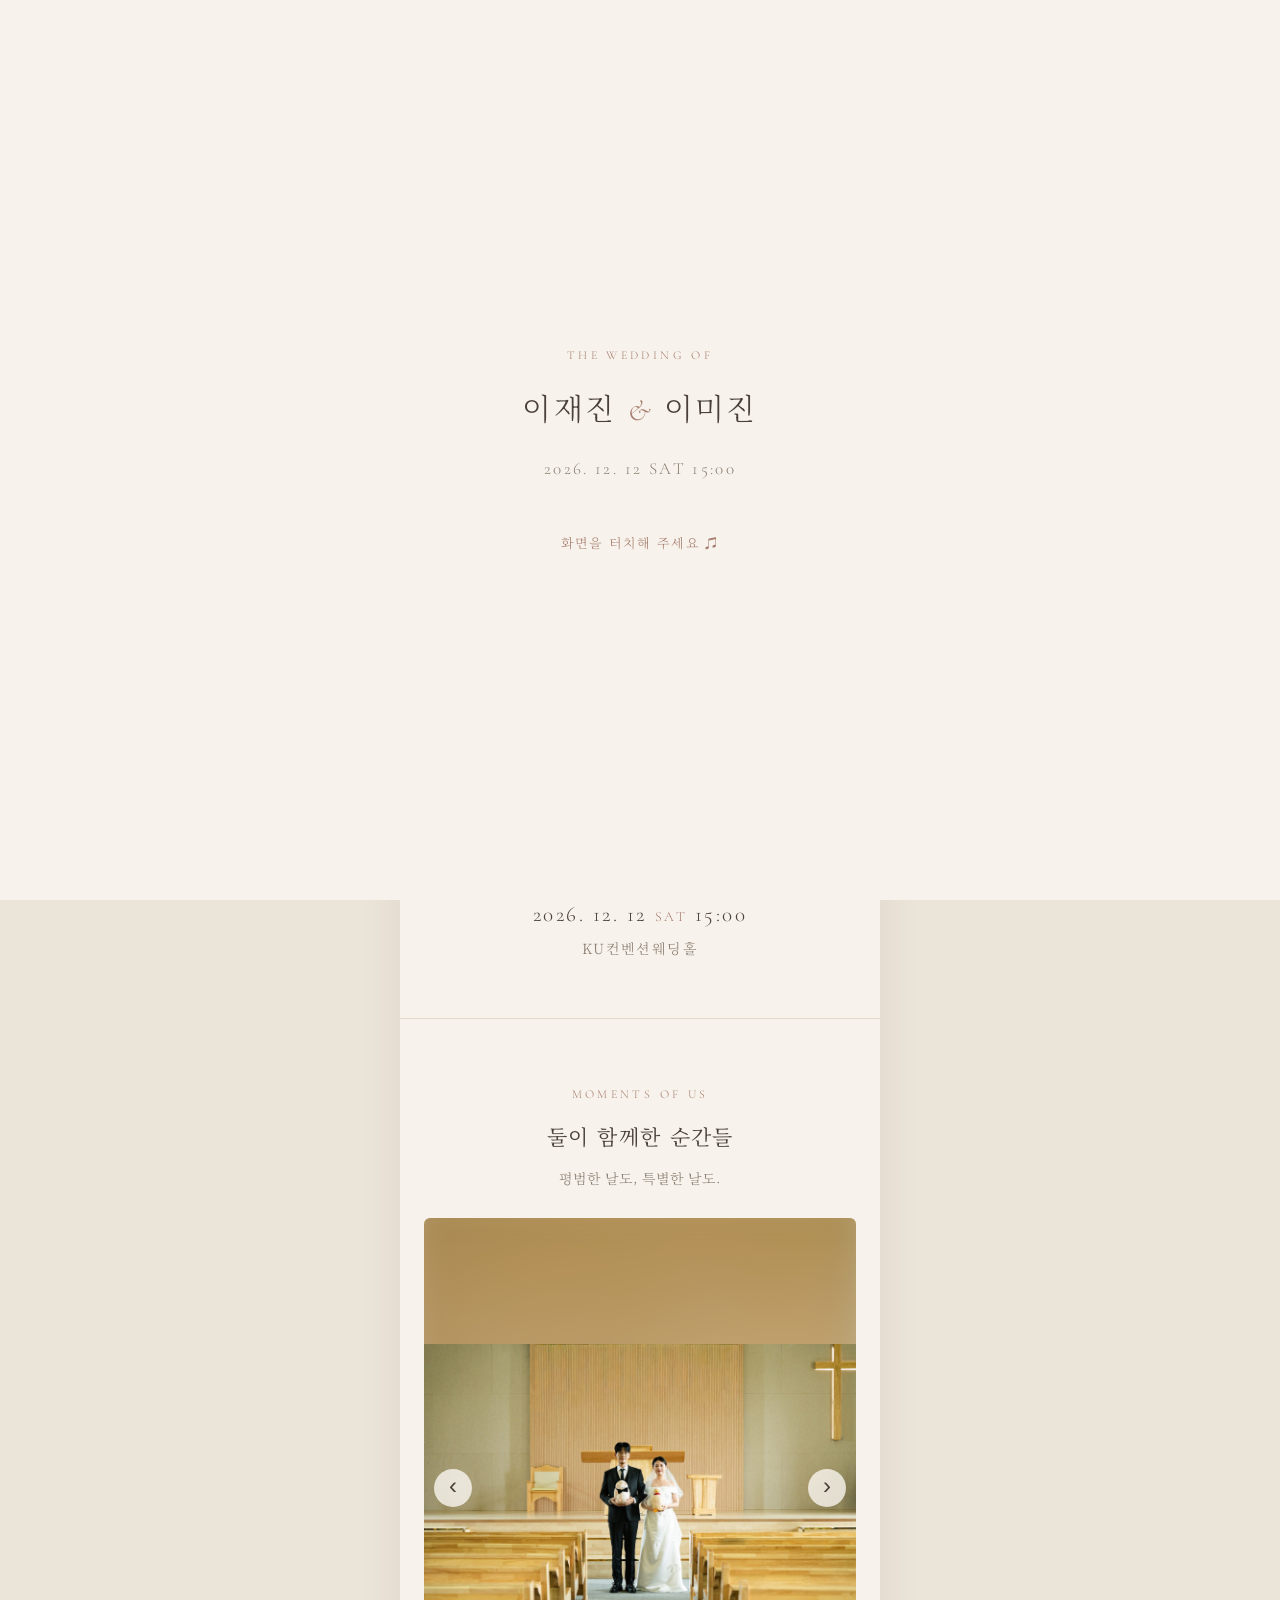
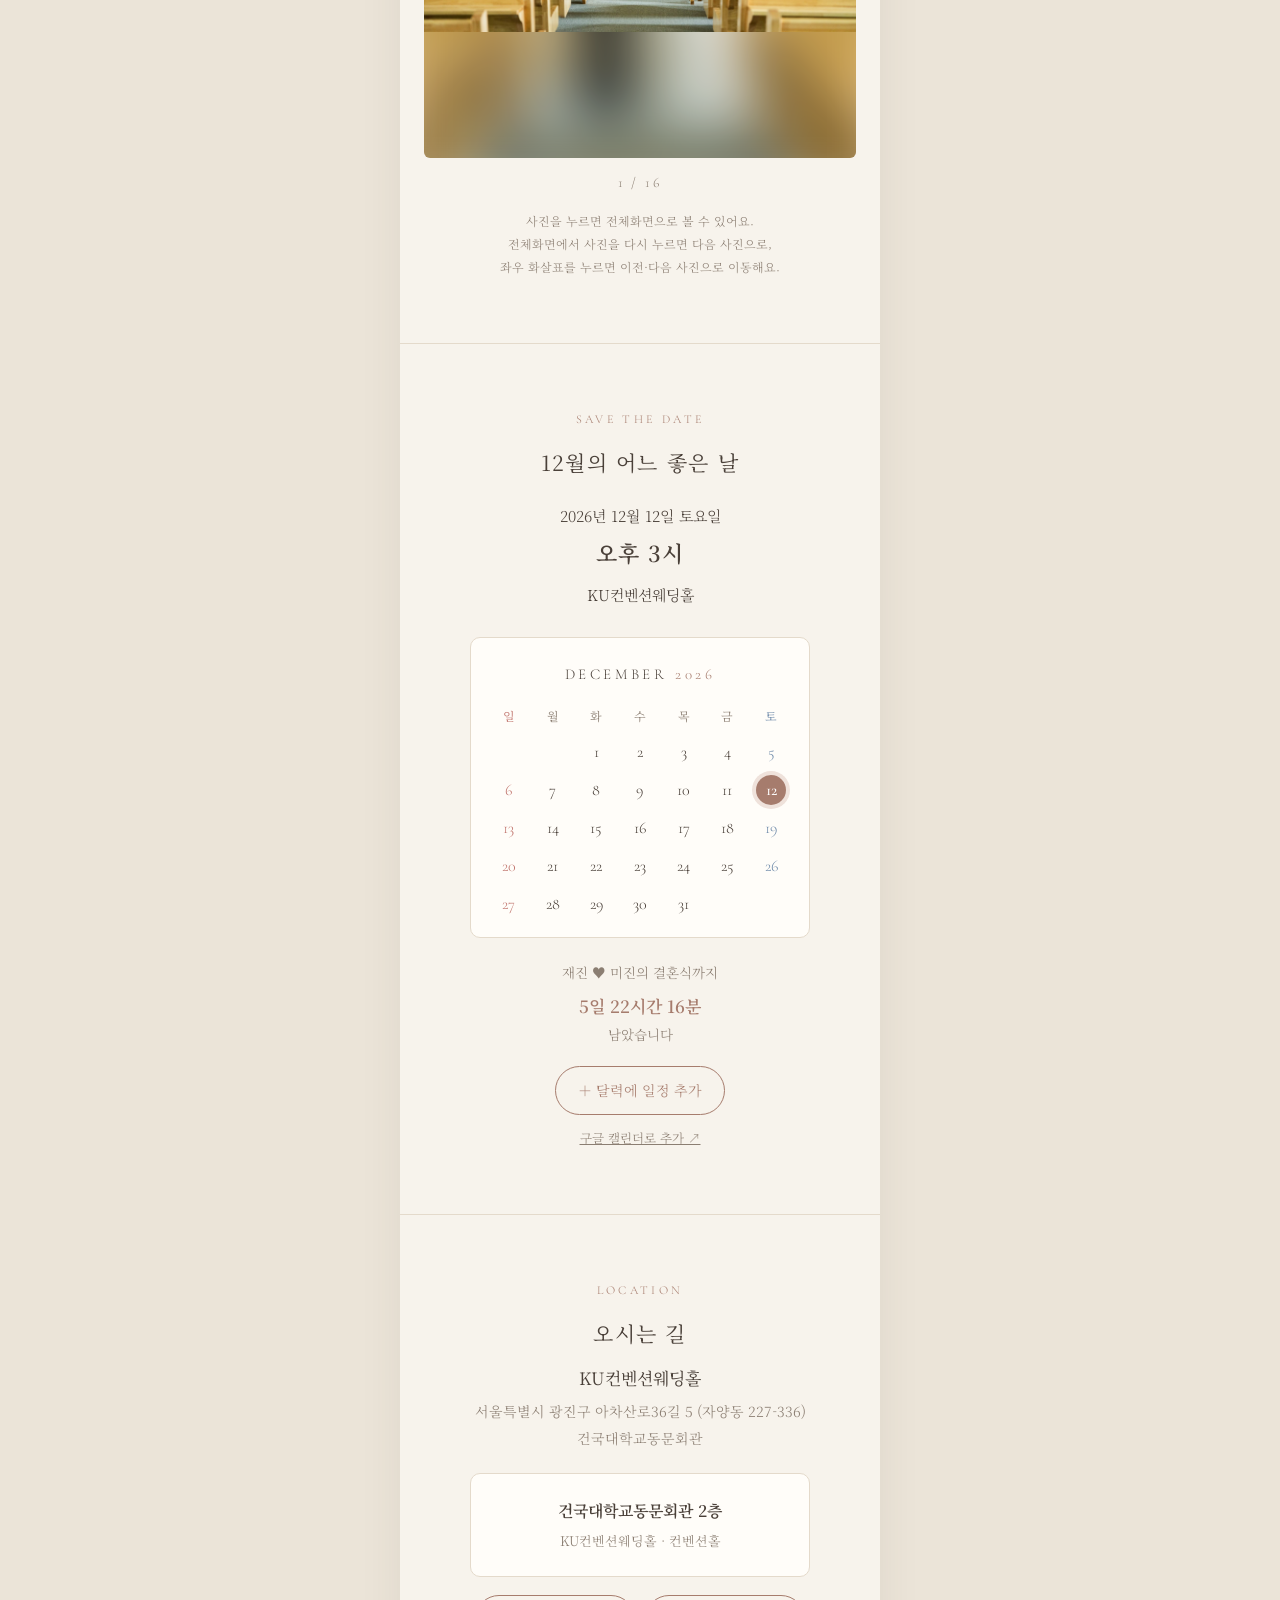
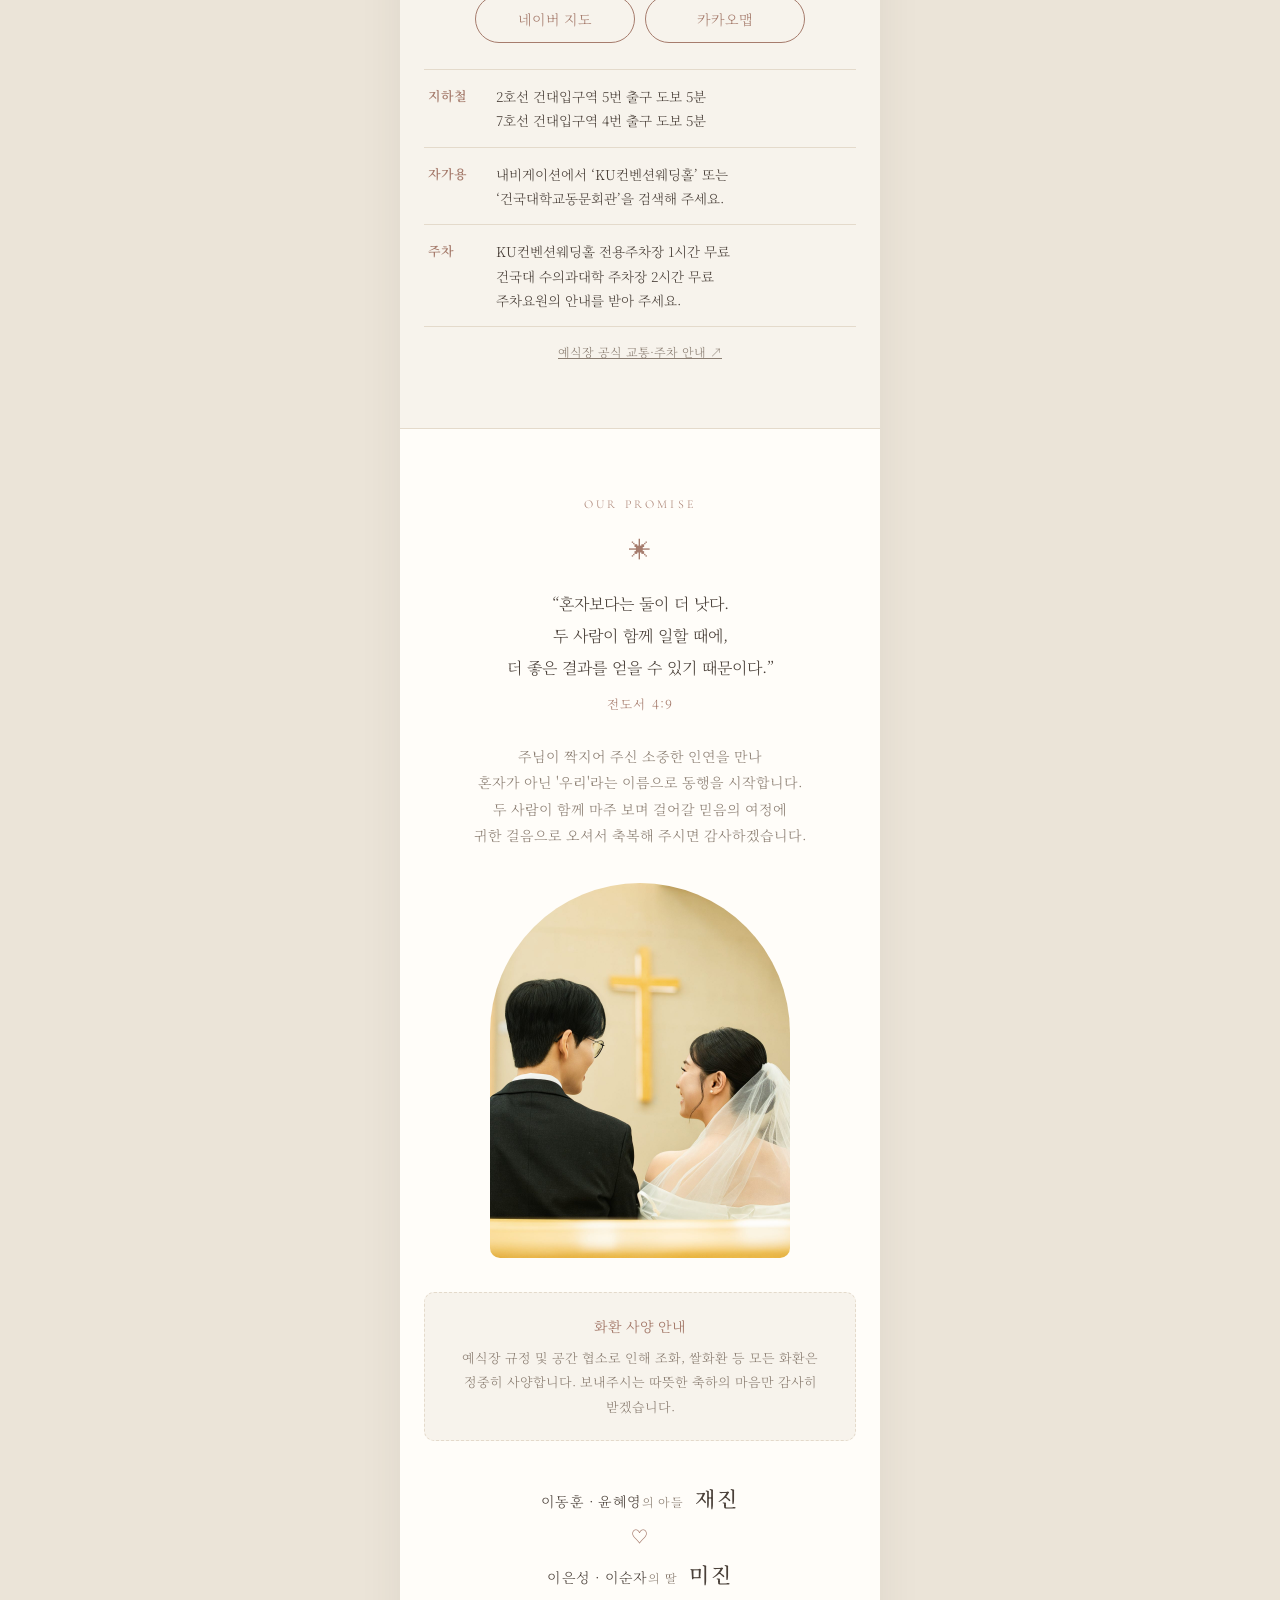
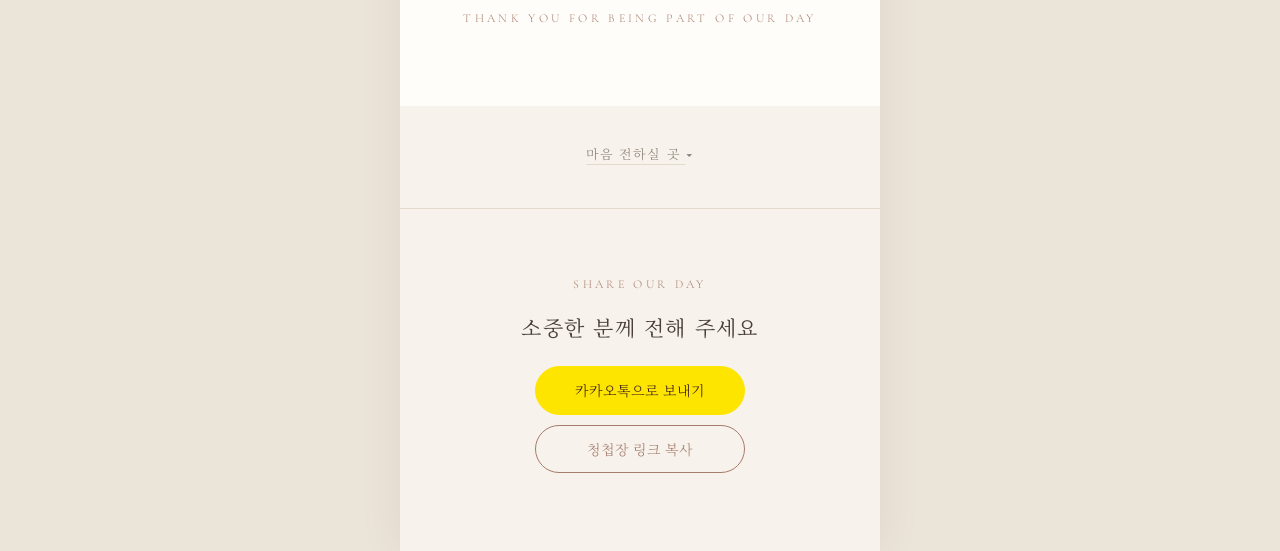
==== commit f8132d70: "Add files via upload" ====
--- a/index.html
+++ b/index.html
@@ -54,7 +54,7 @@
       <p class="venue">KU컨벤션웨딩홀</p>
     </section>
 
-    <section class="section gallery-section"><p class="eyebrow">MOMENTS OF US</p><h2>둘이 함께한 순간들</h2><p class="section-note">평범한 날도, 특별한 날도.</p><div id="gallery" class="gallery"></div><p class="tiny">사진을 누르면 다음 사진이 나와요.</p></section>
+    <section class="section gallery-section"><p class="eyebrow">MOMENTS OF US</p><h2>둘이 함께한 순간들</h2><p class="section-note">평범한 날도, 특별한 날도.</p><div id="gallery" class="gallery"></div><p class="tiny">사진을 누르면 전체화면으로 볼 수 있어요.<br>전체화면에서 사진을 다시 누르면 다음 사진으로,<br>좌우 화살표를 누르면 이전·다음 사진으로 이동해요.</p></section>
 
     <section class="section ceremony"><p class="eyebrow">SAVE THE DATE</p><h2>12월의 어느 좋은 날</h2><p class="event-time">2026년 12월 12일 토요일<br><strong>오후 3시</strong></p><p>KU컨벤션웨딩홀</p>
       <div class="calendar"><div class="calendar-title">DECEMBER <span>2026</span></div><table aria-label="2026년 12월 달력, 12일 토요일 결혼식"><thead><tr><th scope="col">일</th><th scope="col">월</th><th scope="col">화</th><th scope="col">수</th><th scope="col">목</th><th scope="col">금</th><th scope="col">토</th></tr></thead><tbody id="calendar-body"></tbody></table></div>
--- a/style.css
+++ b/style.css
@@ -212,4 +212,14 @@
 .family-signoff .family-parents { color: var(--ink); font-size: 14px; }
 .family-signoff .family-relation { color: var(--muted); font-size: 12px; }
 .family-signoff strong { margin-left: 7px; font-size: 21px; font-weight: 500; letter-spacing: .1em; }
-.family-signoff .family-heart { color: var(--accent); font-size: 17px; line-height: 1.2; }+.family-signoff .family-heart { color: var(--accent); font-size: 17px; line-height: 1.2; }/* 갤러리 전체화면: 사진 비율을 유지하며 화면을 최대한 사용 */
+#photo-dialog.gallery-fullscreen{position:fixed;inset:0;margin:0;border:0;padding:0;width:100vw;max-width:100vw;height:100vh;height:100dvh;max-height:100dvh;background:#100e0c;overflow:hidden;overscroll-behavior:contain}
+#photo-dialog.gallery-fullscreen[open]{display:block}
+.gallery-fullscreen-photo{position:absolute;inset:0;width:100%;height:100%;border:0;padding:0;background:transparent;cursor:pointer;display:flex;align-items:center;justify-content:center}
+.gallery-fullscreen-photo img{display:block;width:100%;height:100%;max-width:100%;max-height:100%;object-fit:contain;pointer-events:none}
+.gallery-fullscreen-close,.gallery-fullscreen-prev,.gallery-fullscreen-next{position:absolute;z-index:2;border:1px solid #ffffff55;border-radius:50%;background:#17141099;color:#fff;width:46px;height:46px;padding:0;font:32px/1 sans-serif;cursor:pointer;display:flex;align-items:center;justify-content:center}
+.gallery-fullscreen-close{top:max(12px,env(safe-area-inset-top));right:max(12px,env(safe-area-inset-right))}
+.gallery-fullscreen-prev{left:max(10px,env(safe-area-inset-left));top:50%;transform:translateY(-50%)}
+.gallery-fullscreen-next{right:max(10px,env(safe-area-inset-right));top:50%;transform:translateY(-50%)}
+.gallery-fullscreen-count{position:absolute;bottom:max(14px,env(safe-area-inset-bottom));left:50%;transform:translateX(-50%);margin:0;padding:4px 14px;border-radius:20px;background:#17141099;color:white;font-size:12px;pointer-events:none}
+.gallery-fullscreen button:focus-visible{outline:2px solid #fff;outline-offset:-4px}
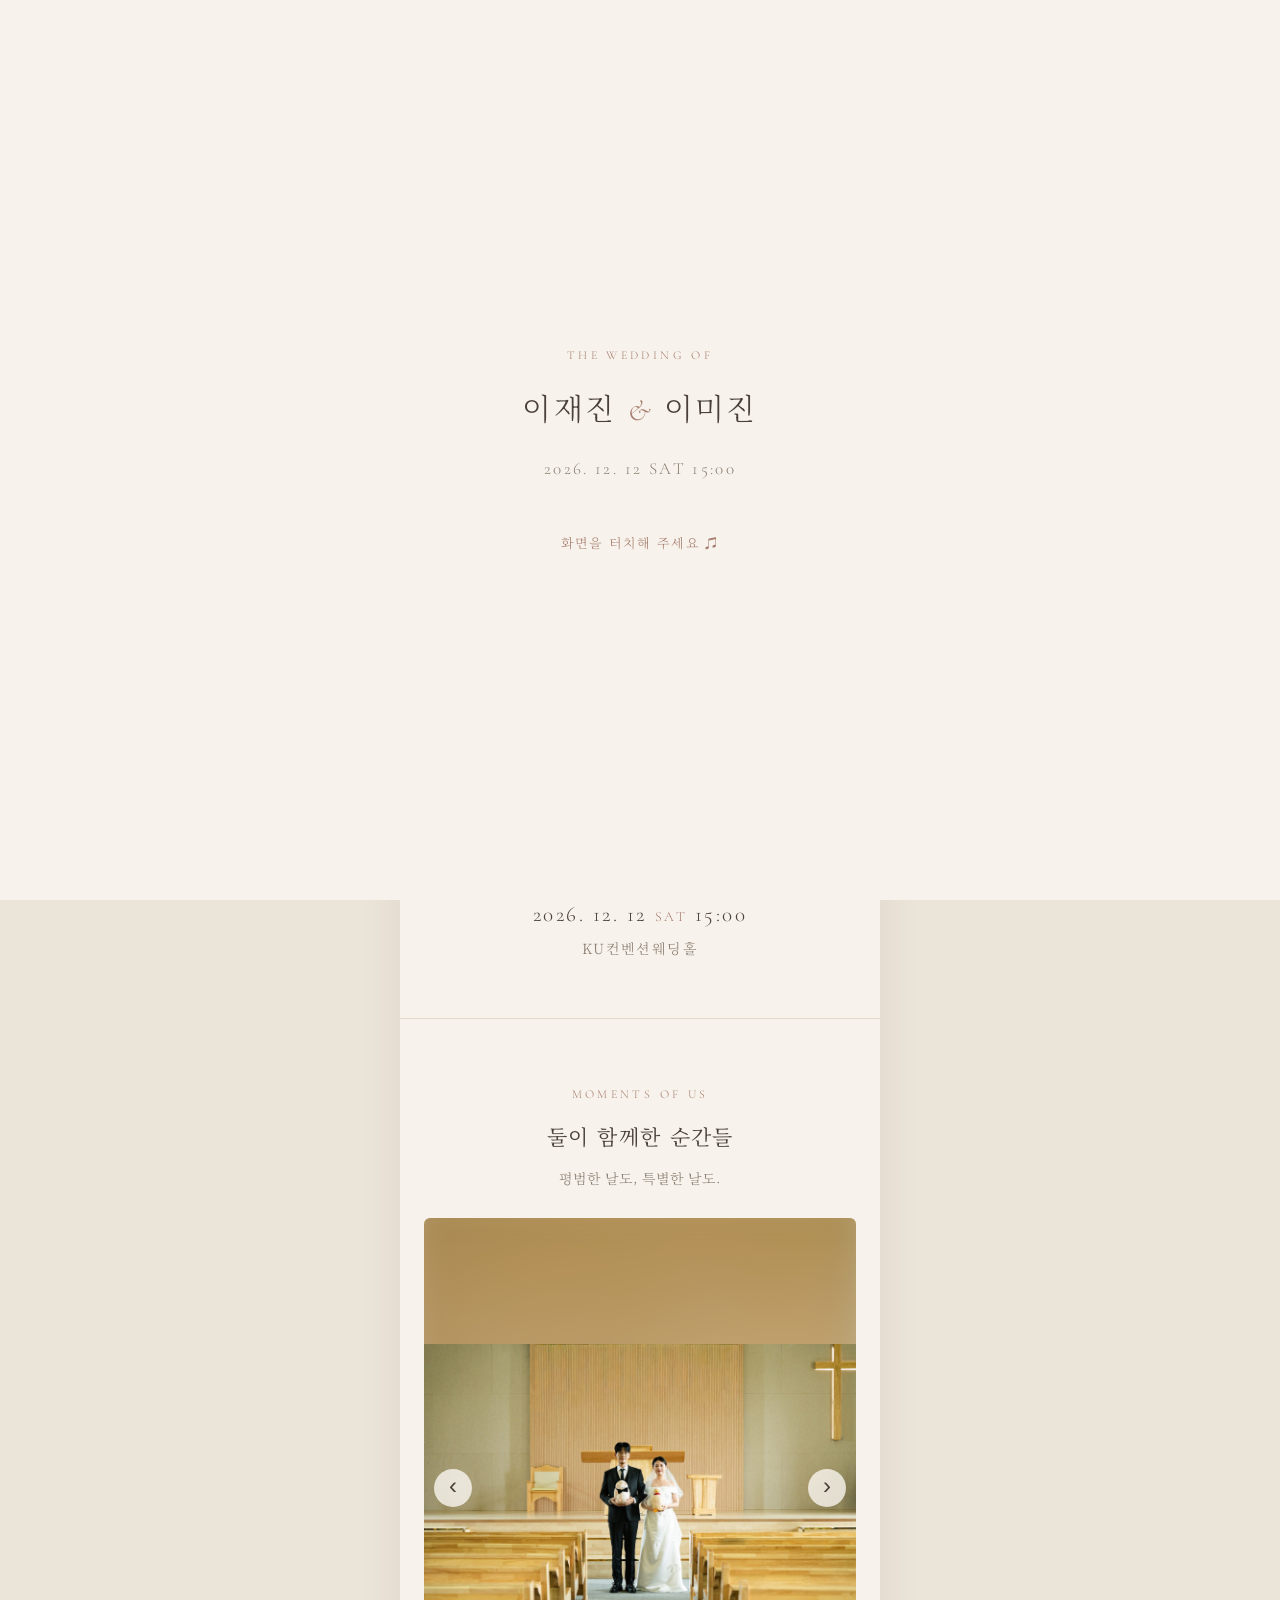
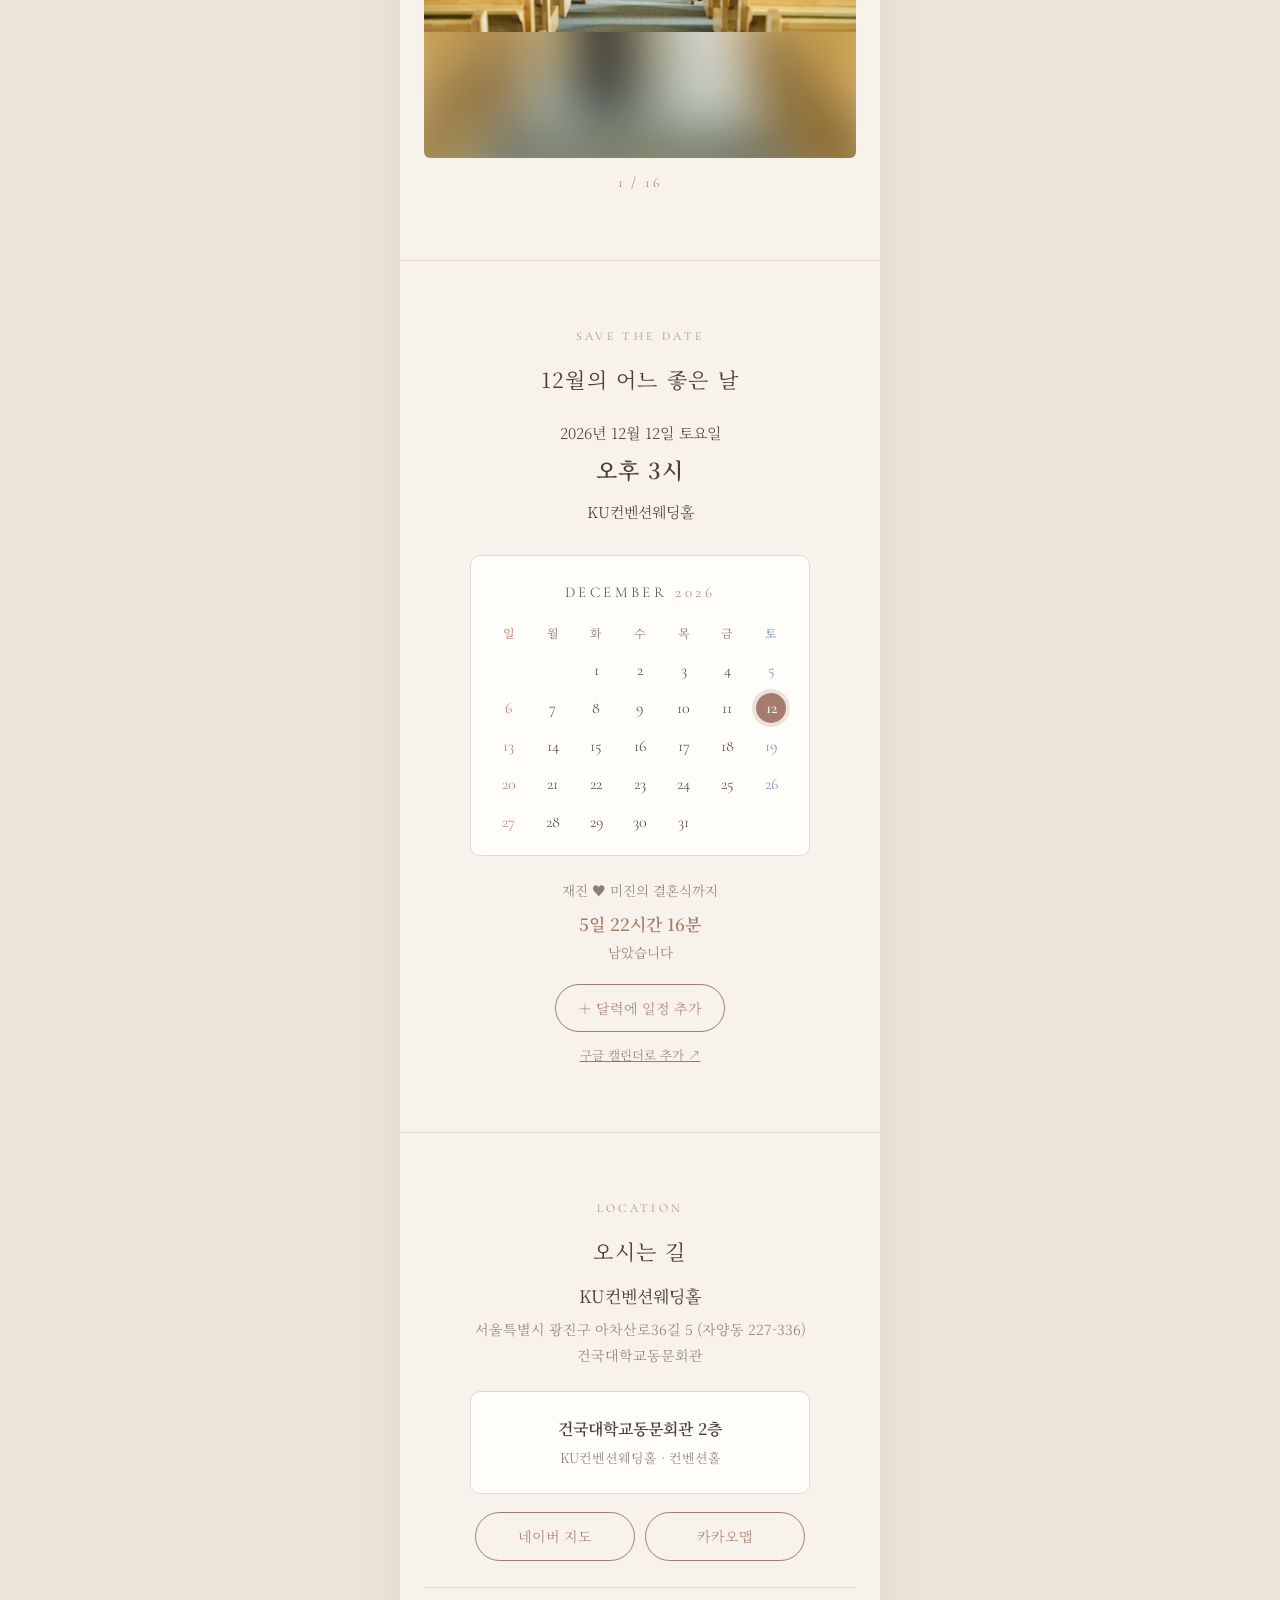
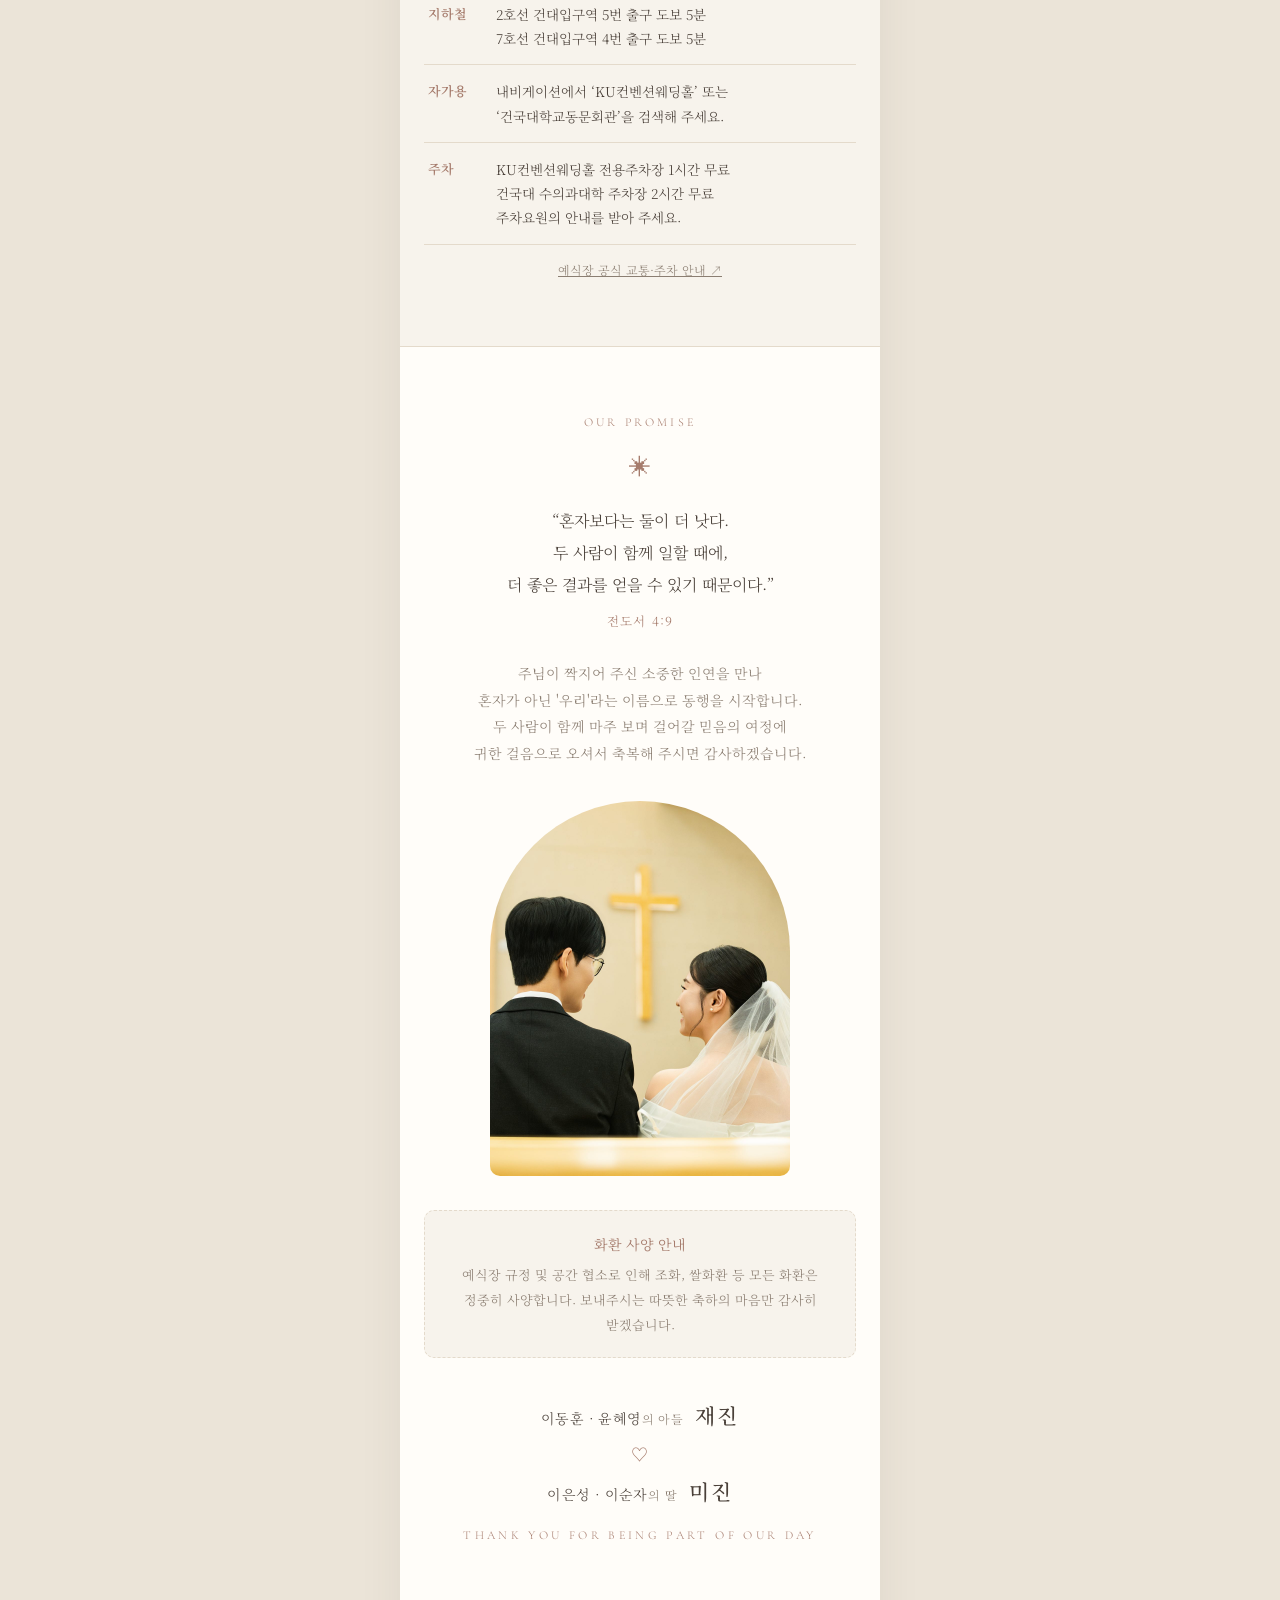
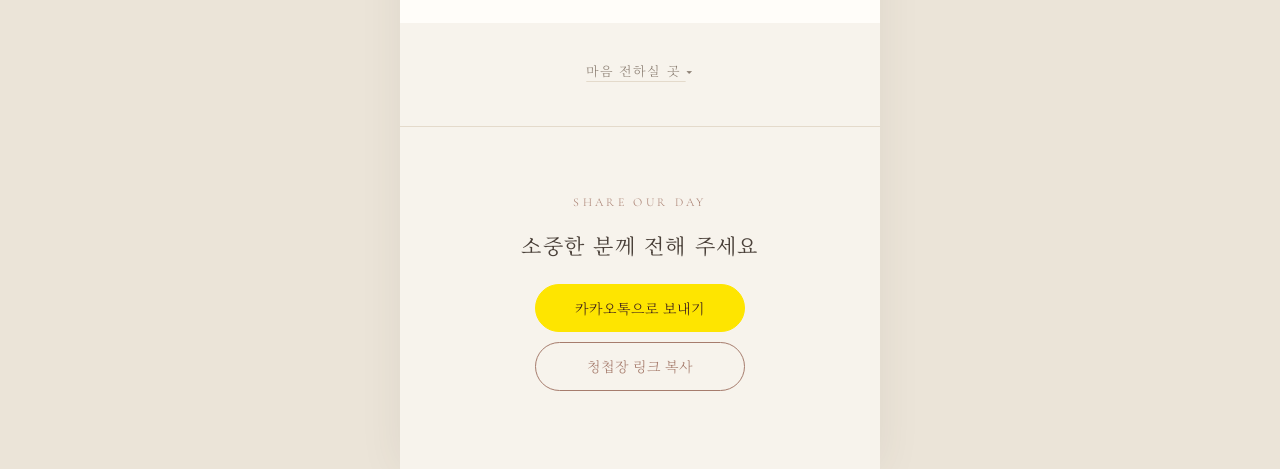
==== commit b8c214bf: "Add files via upload" ====
--- a/index.html
+++ b/index.html
@@ -54,7 +54,7 @@
       <p class="venue">KU컨벤션웨딩홀</p>
     </section>
 
-    <section class="section gallery-section"><p class="eyebrow">MOMENTS OF US</p><h2>둘이 함께한 순간들</h2><p class="section-note">평범한 날도, 특별한 날도.</p><div id="gallery" class="gallery"></div><p class="tiny">사진을 누르면 전체화면으로 볼 수 있어요.<br>전체화면에서 사진을 다시 누르면 다음 사진으로,<br>좌우 화살표를 누르면 이전·다음 사진으로 이동해요.</p></section>
+    <section class="section gallery-section"><p class="eyebrow">MOMENTS OF US</p><h2>둘이 함께한 순간들</h2><p class="section-note">평범한 날도, 특별한 날도.</p><div id="gallery" class="gallery"></div></section>
 
     <section class="section ceremony"><p class="eyebrow">SAVE THE DATE</p><h2>12월의 어느 좋은 날</h2><p class="event-time">2026년 12월 12일 토요일<br><strong>오후 3시</strong></p><p>KU컨벤션웨딩홀</p>
       <div class="calendar"><div class="calendar-title">DECEMBER <span>2026</span></div><table aria-label="2026년 12월 달력, 12일 토요일 결혼식"><thead><tr><th scope="col">일</th><th scope="col">월</th><th scope="col">화</th><th scope="col">수</th><th scope="col">목</th><th scope="col">금</th><th scope="col">토</th></tr></thead><tbody id="calendar-body"></tbody></table></div>
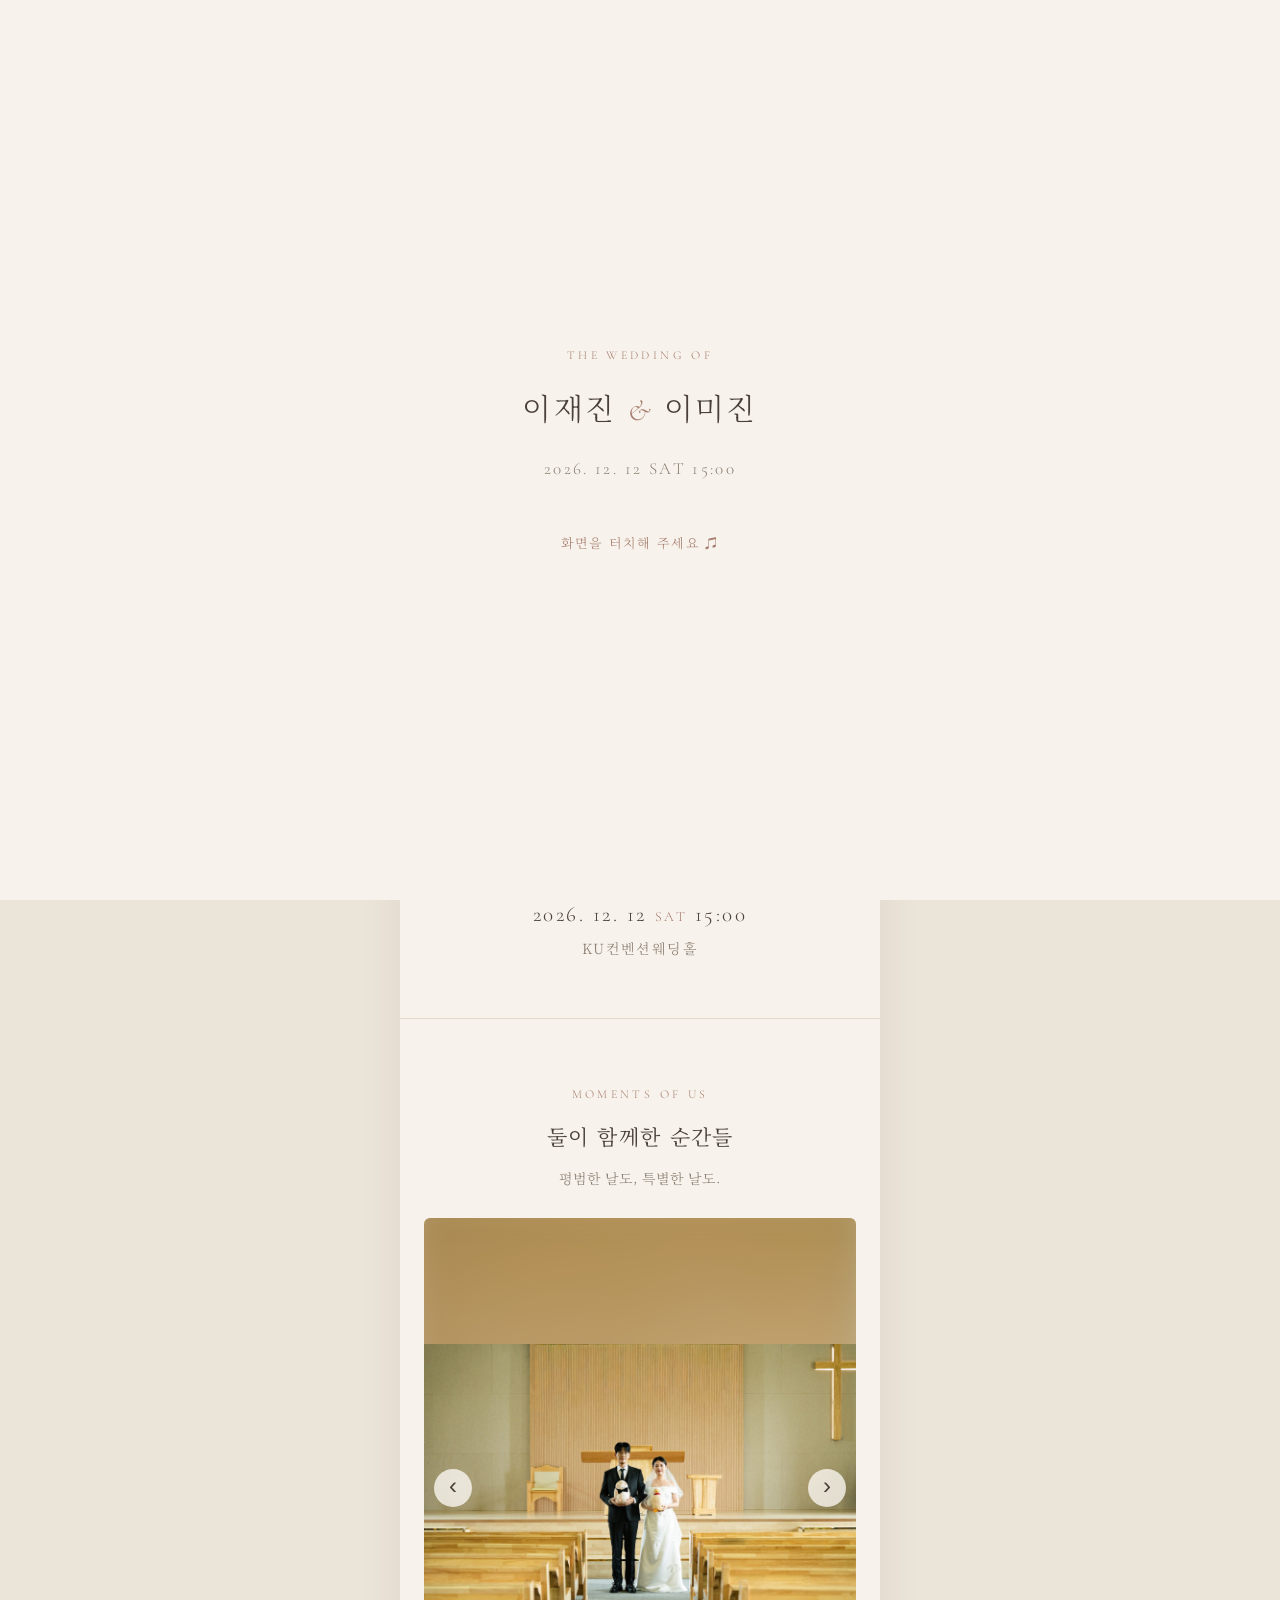
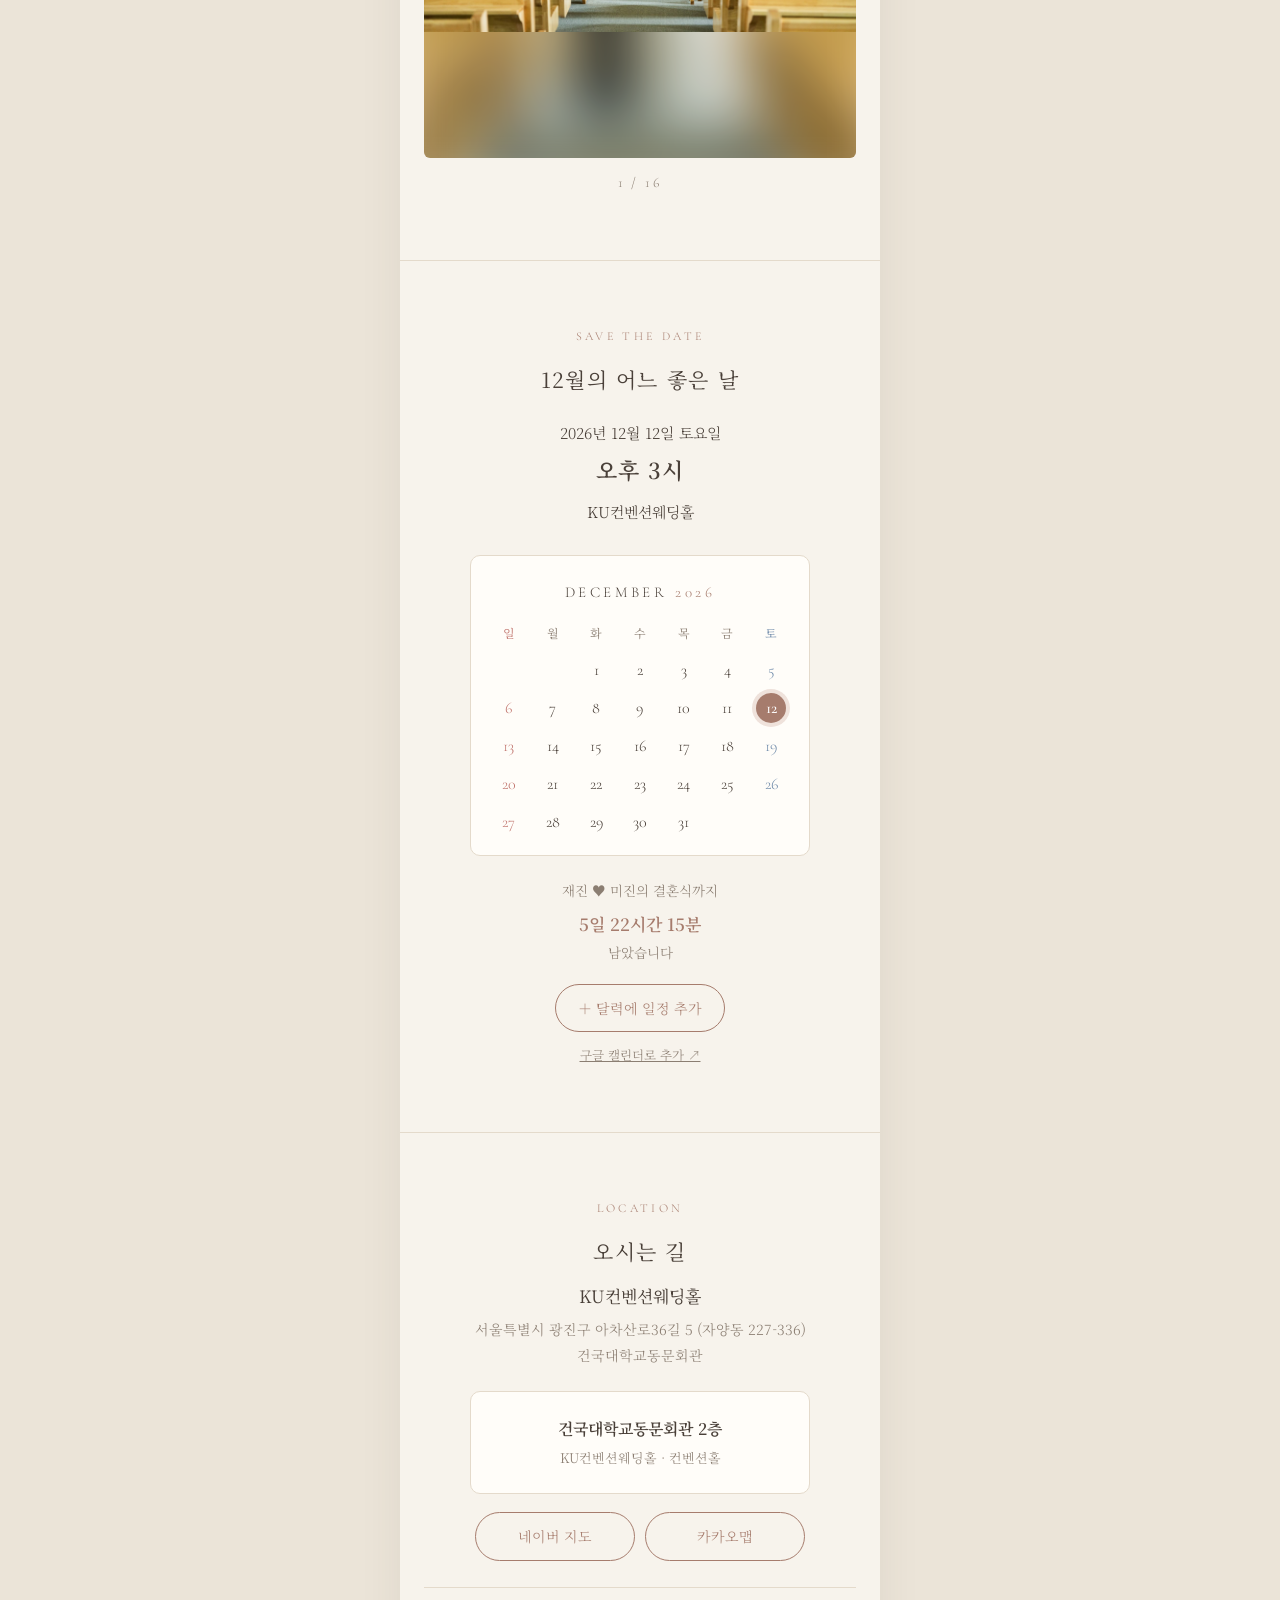
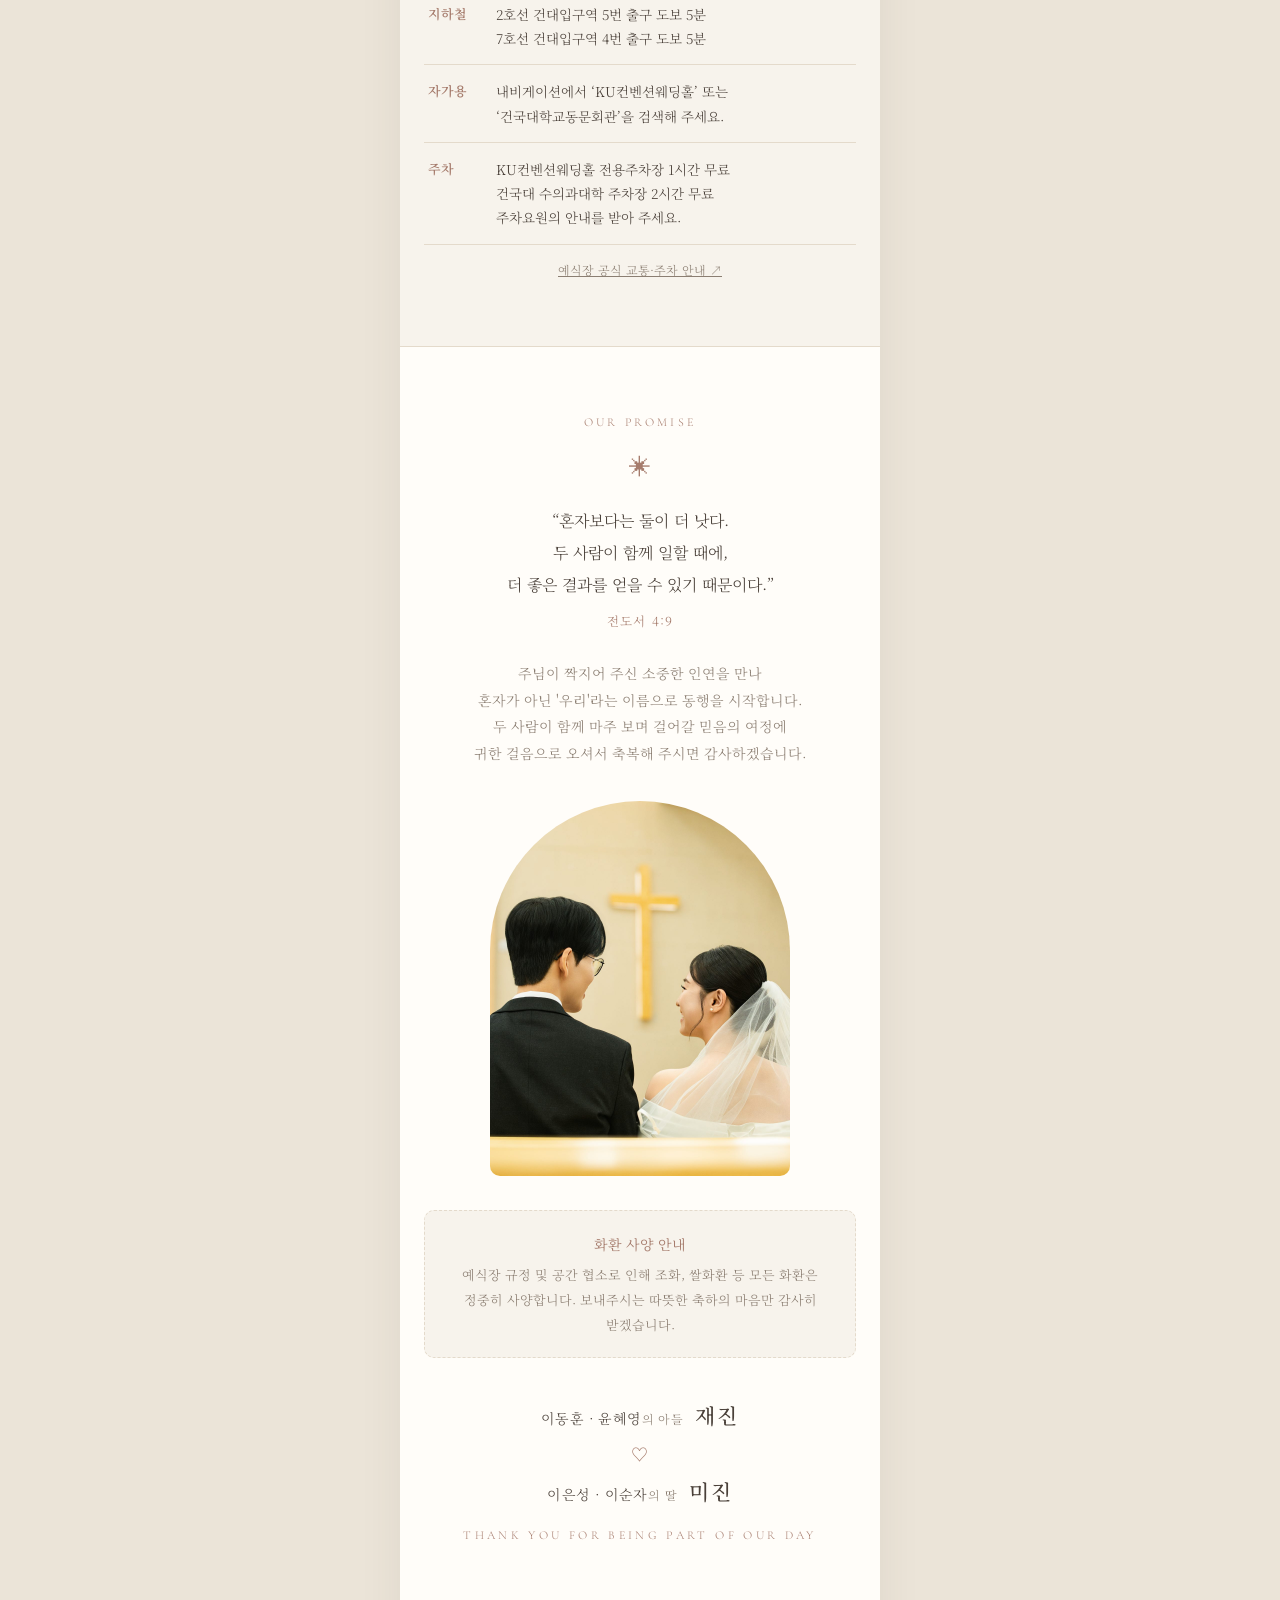
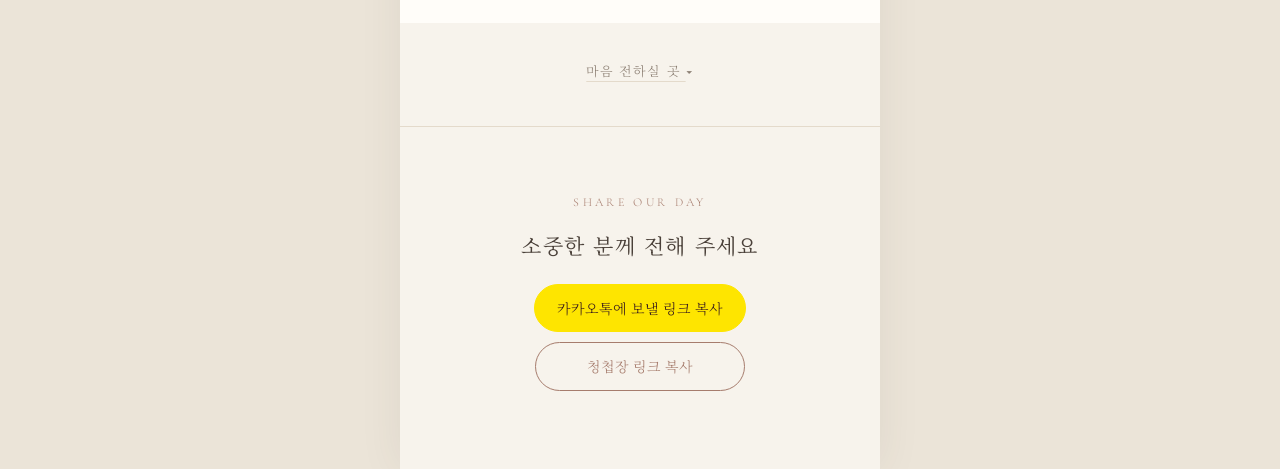
==== commit 25602efa: "Add files via upload" ====
--- a/index.html
+++ b/index.html
@@ -25,7 +25,7 @@
   <link rel="stylesheet" href="style.css">
   <script src="share-config.js" defer></script>
   <script src="script.js" defer></script>
-  <script src="share.js" defer></script>
+  <script src="share.js?v=android-fix-20261005" defer></script>
 </head>
 <body>
   <div id="intro" class="intro" hidden role="button" tabindex="0" aria-label="청첩장 열기">
@@ -88,3 +88,4 @@
   <noscript><p class="noscript">사진과 연락처, 달력 추가 기능을 이용하려면 JavaScript를 켜 주세요.</p></noscript>
 </body>
 </html>
+
